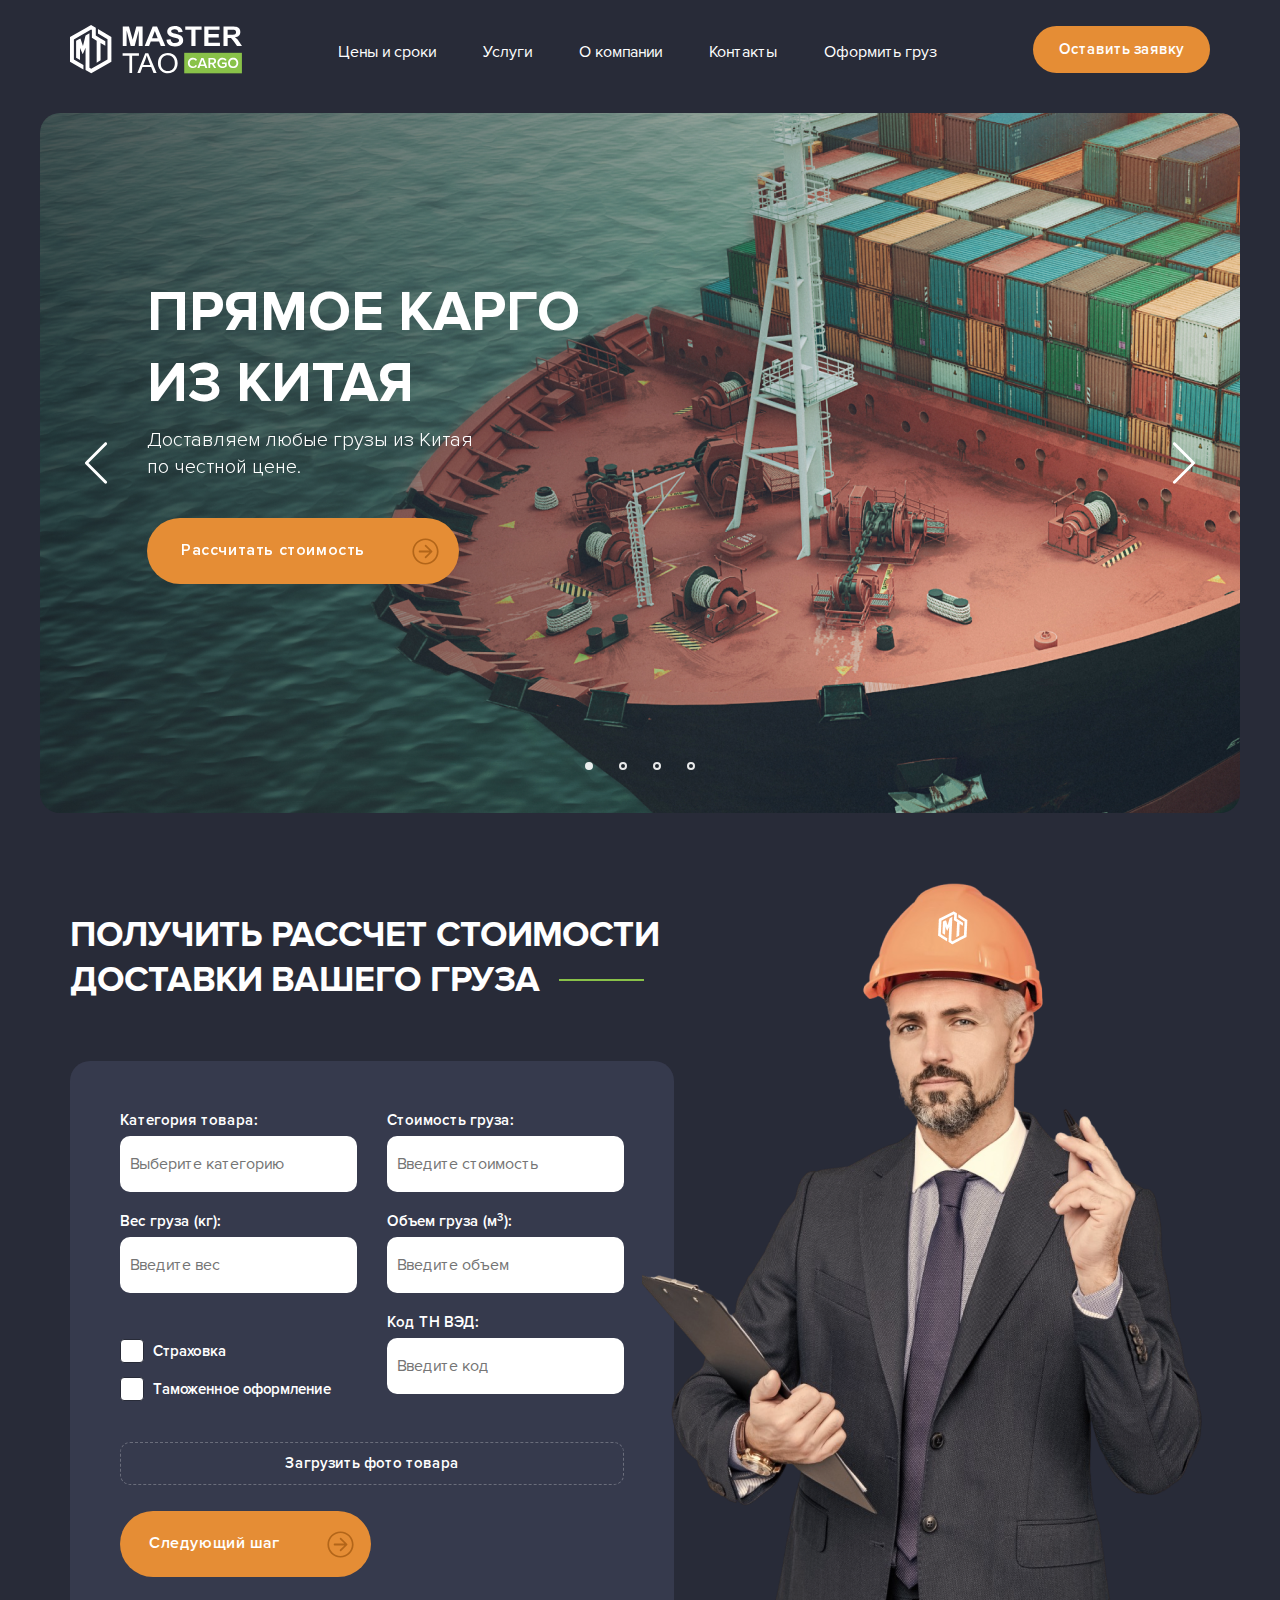
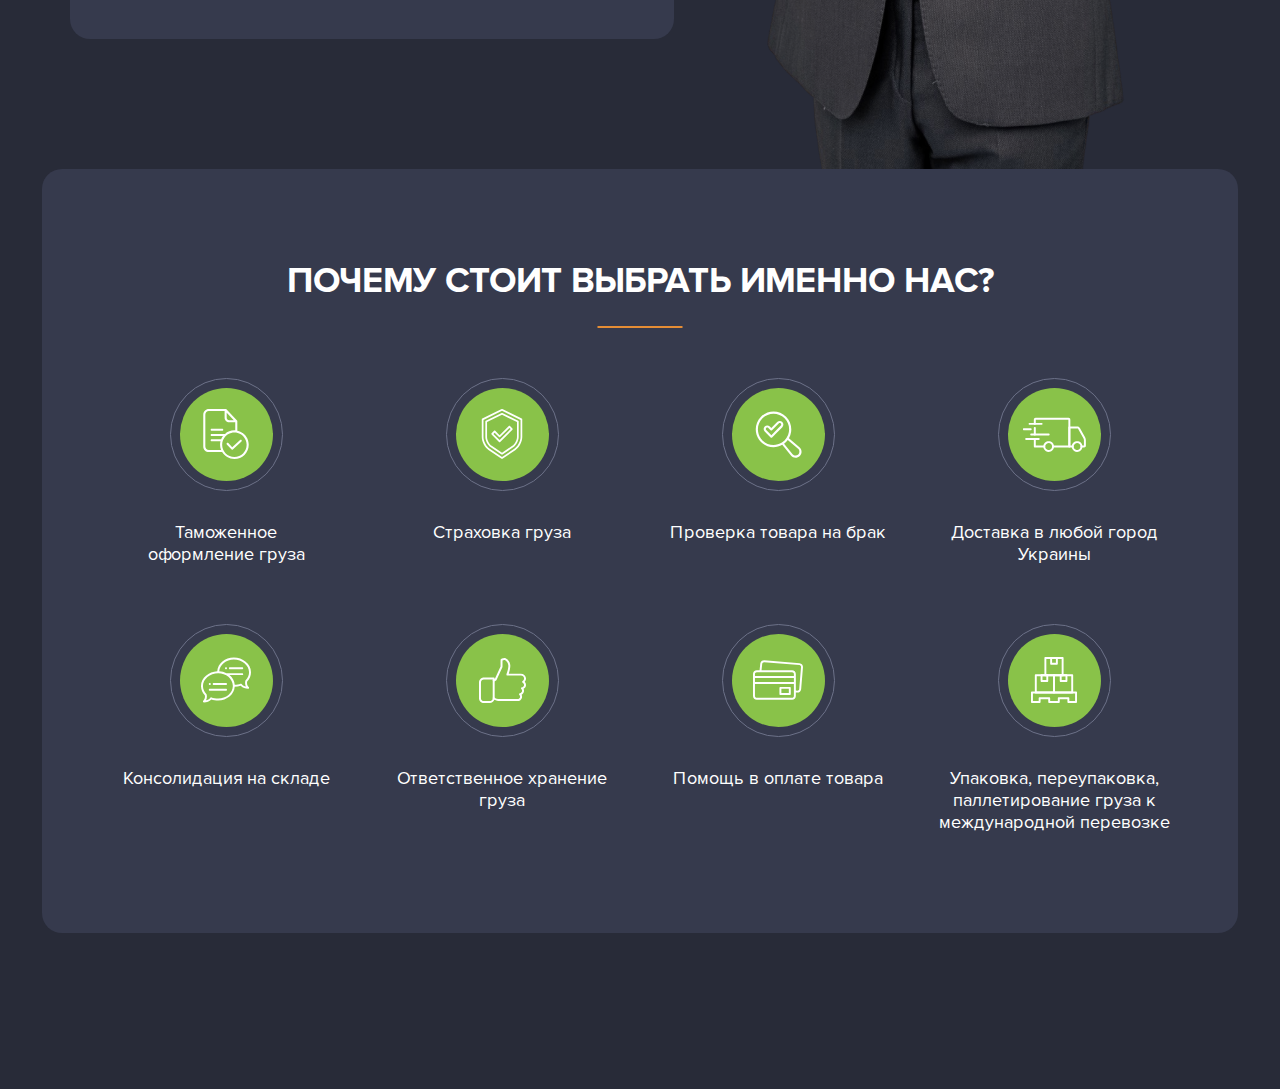
==== index.html @ ac983847 "Added files for lesson 27" ====
<!DOCTYPE html>
<html lang="ru">

<head>
    <meta charset="UTF-8" />
    <meta name="theme-color" content="#363A4D" />
    <meta name="viewport" content="width=device-width,initial-scale=1,user-scalable=no" />
    <title>MasterTao</title>
    <link rel="stylesheet" type="text/css" href="assets/css/bootstrap.min.css" />
    <link rel="stylesheet" type="text/css" href="assets/css/slick.css" />
    <link rel="stylesheet" type="text/css" href="assets/css/jquery.fancybox.min.css" />
    <link rel="stylesheet" type="text/css" href="style.css" />
    <link rel="icon" href="assets/img/favicon.svg" />
</head>

<body>

    <header>
        <nav class="container navbar navbar-expand-lg">
            <a class="navbar-brand" href="index.html">
          <img src="assets/img/logo.svg" alt="logo" />
        </a>
            <button class="navbar-toggler" type="button" data-bs-toggle="collapse" data-bs-target="#navbarSupportedContent" aria-controls="navbarSupportedContent" aria-expanded="false" aria-label="Toggle navigation">
                <span class="navbar-toggler-icon"></span>
            </button>
            <div class="collapse navbar-collapse" id="navbarSupportedContent">
                <ul class="navbar-nav">
                    <li class="nav-item">
                        <a class="nav-link" href="#">Цены и сроки</a>
                    </li>
                    <li class="nav-item">
                        <a class="nav-link" href="#">Услуги</a>
                    </li>
                    <li class="nav-item">
                        <a class="nav-link" href="#">О компании</a>
                    </li>
                    <li class="nav-item">
                        <a class="nav-link" href="#">Контакты</a>
                    </li>
                    <li class="nav-item">
                        <a class="nav-link" href="#">Оформить груз</a>
                    </li>
                </ul>
                <button type="button" class="btn btn-primary">Оставить заявку</button>
            </div>
        </nav>
    </header>


    <main class="wrapper home">
        <section class="first-screen">
            <div class="first-screen-slider">
                <div class="container-xxl" style="background-image: url(assets/img/first-screen-1.png)">
                    <div class="container">
                        <div class="first-screen-slider__title">
                            Прямое КАРГО из Китая
                        </div>
                        <div class="first-screen-slider__subtitle">
                            Доставляем любые грузы из Китая по честной цене.
                        </div>
                        <button type="button" class="btn btn-primary btn-lg">
                            Рассчитать стоимость<img
				src="assets/img/arrow-circle-right.svg"
				class="icon"
				alt="icon"
			  />
                        </button>
                    </div>
                </div>
                <div class="container-xxl" style="background-image: url(assets/img/first-screen-2.png)">
                    <div class="container">
                        <div class="first-screen-slider__title">
                            Выкуп товара с ТаоБао, 1688
                        </div>
                        <div class="first-screen-slider__subtitle">
                            Выкуп и доставка товаров с китайских торговых площадок.
                        </div>
                        <button type="button" class="btn btn-primary btn-lg">
                            Рассчитать стоимость<img
				src="assets/img/arrow-circle-right.svg"
				class="icon"
				alt="icon"
			  />
                        </button>
                    </div>
                </div>
                <div class="container-xxl" style="background-image: url(assets/img/first-screen-3.png)">
                    <div class="container">
                        <div class="first-screen-slider__title">
                            Экспресс авто доставка
                        </div>
                        <div class="first-screen-slider__subtitle">
                            Доставка автотранспортом из Китая в Украину от 15 дней, от
                            $0,5/кг.
                        </div>
                        <button type="button" class="btn btn-primary btn-lg">
                            Рассчитать стоимость<img
				src="assets/img/arrow-circle-right.svg"
				class="icon"
				alt="icon"
			  />
                        </button>
                    </div>
                </div>
                <div class="container-xxl" style="background-image: url(assets/img/first-screen-4.png)">
                    <div class="container">
                        <div class="first-screen-slider__title">
                            Прямое КАРГО из Китая
                        </div>
                        <div class="first-screen-slider__subtitle">
                            Доставляем любые грузы из Китая по честной цене
                        </div>
                        <button type="button" class="btn btn-primary btn-lg">
                            Рассчитать стоимость<img
				src="assets/img/arrow-circle-right.svg"
				class="icon"
				alt="icon"
			  />
                        </button>
                    </div>
                </div>
            </div>
            <div class="first-screen-slider-arrows"></div>
        </section>
        <section class="calculation">
            <div class="container">
                <div class="template-title col-lg-7 text-left">
                    <h2>Получить рассчет стоимости доставки вашего груза</h2>
                </div>
                <div class="calculation-row">
                    <form class="calculation-form">
                        <div class="input-row">
                            <div class="input-column">
                                <div class="input-box">
                                    <label for="fname">Категория товара:</label>
                                    <input type="text" id="fname" name="fname" placeholder="Выберите категорию" />
                                </div>
                                <div class="input-box">
                                    <label for="weight">Вес груза (кг):</label>
                                    <input type="number" id="weight" name="weight" placeholder="Введите вес" min="1" max="5" />
                                </div>
                            </div>
                            <div class="input-column">
                                <div class="input-box">
                                    <label for="price">Стоимость груза:</label>
                                    <input type="text" id="price" name="price" placeholder="Введите стоимость" min="1" max="5" />
                                </div>
                                <div class="input-box">
                                    <label for="volume">Объем груза (м<sup>3</sup>):</label>
                                    <input type="number" id="volume" name="volume" placeholder="Введите объем" min="1" max="5" />
                                </div>
                            </div>
                        </div>
                        <div class="input-row">
                            <div class="input-column">
                                <div class="input-box">
                                    <input type="checkbox" id="insurance" name="insurance" value="insurance" />
                                    <label for="insurance">Страховка</label>
                                </div>
                                <div class="input-box">
                                    <input type="checkbox" id="customs-clearance" name="customs-clearance" value="customs-clearance" />
                                    <label for="customs-clearance">Таможенное оформление</label>
                                </div>
                            </div>
                            <div class="input-column">
                                <div class="input-box">
                                    <label for="invoice">Код ТН ВЭД:</label>
                                    <input type="text" id="invoice" name="invoice" placeholder="Введите код" min="1" max="5" />
                                </div>
                            </div>
                        </div>
                        <div class="input-row">
                            <div class="input-column">
                                <div class="input-box">
                                    <div id="file-name"></div>
                                    <label for="myfile">Загрузить фото товара</label>
                                    <input type="file" id="myfile" name="myfile" />
                                </div>
                            </div>
                        </div>
                        <div class="input-row">
                            <div class="input-column input-column-button">
                                <div class="input-box">
                                    <button type="button" class="btn btn-primary btn-lg">
                                        Следующий шаг<img
					src="assets/img/arrow-circle-right.svg"
					class="icon"
					alt="icon"
				  />
                                    </button>
                                </div>
                            </div>
                        </div>
                    </form>
                    <div class="calculation__img-box">
                        <img
			class="calculation__img"
			src="assets/img/calculation-decoration.png"
			alt="decoration"
		  />
                    </div>
                </div>
            </div>
        </section>
        <section class="advantages container-fluid">
            <div class="container">
                <div class="template-title">
                    <h2>Почему стоит выбрать именно нас?</h2>
                </div>
                <div id="advantages-slider" class="row">
                    <div class="col-lg-3">
                        <div class="advantage">
                            <div class="advantage__img-box">
                                <img
				src="assets/img/advantage-1.svg"
				alt="icon-advantage"
			  />
                            </div>
                            <h4 class="advantage__text-box">
			  Таможенное <br />
			  оформление груза
			</h4>
                        </div>
                    </div>

                    <div class="col-lg-3">
                        <div class="advantage">
                            <div class="advantage__img-box">
                                <img
				src="assets/img/advantage-2.svg"
				alt="icon-advantage"
			  />
                            </div>
                            <h4 class="advantage__text-box">Страховка груза</h4>
                        </div>
                    </div>

                    <div class="col-lg-3">
                        <div class="advantage">
                            <div class="advantage__img-box">
                                <img
				src="assets/img/advantage-3.svg"
				alt="icon-advantage"
			  />
                            </div>
                            <h4 class="advantage__text-box">Проверка товара на брак</h4>
                        </div>
                    </div>

                    <div class="col-lg-3">
                        <div class="advantage">
                            <div class="advantage__img-box">
                                <img
				src="assets/img/advantage-4.svg"
				alt="icon-advantage"
			  />
                            </div>
                            <h4 class="advantage__text-box">
			  Доставка в любой город Украины
			</h4>
                        </div>
                    </div>

                    <div class="col-lg-3">
                        <div class="advantage">
                            <div class="advantage__img-box">
                                <img
				src="assets/img/advantage-5.svg"
				alt="icon-advantage"
			  />
                            </div>
                            <h4 class="advantage__text-box">Консолидация на складе</h4>
                        </div>
                    </div>

                    <div class="col-lg-3">
                        <div class="advantage">
                            <div class="advantage__img-box">
                                <img
				src="assets/img/advantage-6.svg"
				alt="icon-advantage"
			  />
                            </div>
                            <h4 class="advantage__text-box">Ответственное хранение груза</h4>
                        </div>
                    </div>

                    <div class="col-lg-3">
                        <div class="advantage">
                            <div class="advantage__img-box">
                                <img
				src="assets/img/advantage-7.svg"
				alt="icon-advantage"
			  />
                            </div>
                            <h4 class="advantage__text-box">Помощь в оплате товара</h4>
                        </div>
                    </div>

                    <div class="col-lg-3">
                        <div class="advantage">
                            <div class="advantage__img-box">
                                <img
				src="assets/img/advantage-8.svg"
				alt="icon-advantage"
			  />
                            </div>
                            <h4 class="advantage__text-box">
			  Упаковка, переупаковка, паллетирование груза к международной
			  перевозке
			</h4>
                        </div>
                    </div>
                </div>
            </div>
        </section>
    </main>
    <footer></footer>
    <script src="assets/js/jquery-3.7.0.min.js"></script>
    <script src="assets/js/slick.min.js"></script>
    <script src="assets/js/jquery.fancybox.min.js"></script>
    <script src="assets/js/bootstrap.bundle.min.js"></script>
    <script src="assets/js/custom.js"></script>
</body>

</html>
---- style.css ----
@charset "UTF-8";
/*
Theme Name: CustomTheme
Theme URI: https://wordpress.org/themes/CustomTheme/
Author: the Rost team
Author URI: http://rost.com.ua/
Description: CustomTheme brings your site to life with immersive featured images and subtle animations. Our default theme works great in many languages, for any abilities, and on any device.
Version: 1.0
License: GNU General Public License v2 or later
License URI: http://www.gnu.org/licenses/gpl-2.0.html
Text Domain: CustomTheme
Tags: custom-colors, custom-header, custom-menu, custom-logo, editor-style, featured-images, footer-widgets, post-formats
This theme, like WordPress, is licensed under the GPL.
Use it to make something cool, have fun, and share what you've learned with others.
*/
@font-face {
  font-family: "ProximaNova";
  src: url("./assets/fonts/ProximaNova-Bold.woff2") format("woff"), url("./assets/fonts/ProximaNova-Bold.ttf") format("truetype"), url("./assets/fonts/ProximaNova-Bold.svg") format("svg"); /* Legacy iOS */
  font-weight: 700;
  font-style: normal;
  font-display: swap;
}
@font-face {
  font-family: "ProximaNova";
  src: url("./assets/fonts/ProximaNova-Semibold.woff2") format("woff"), url("./assets/fonts/ProximaNova-Semibold.ttf") format("truetype"), url("./assets/fonts/ProximaNova-Semibold.svg") format("svg"); /* Legacy iOS */
  font-weight: 600;
  font-style: normal;
  font-display: swap;
}
@font-face {
  font-family: "ProximaNova";
  src: url("./assets/fonts/ProximaNova-Regular.woff2") format("woff"), url("./assets/fonts/ProximaNova-Regular.ttf") format("truetype"), url("./assets/fonts/ProximaNova-Regular.svg") format("svg"); /* Legacy iOS */
  font-weight: 400;
  font-style: normal;
  font-display: swap;
}
@font-face {
  font-family: "ProximaNova";
  src: url("./assets/fonts/ProximaNova-Light.woff2") format("woff"), url("./assets/fonts/ProximaNova-Light.ttf") format("truetype"), url("./assets/fonts/ProximaNova-Light.svg") format("svg"); /* Legacy iOS */
  font-weight: 300;
  font-style: normal;
  font-display: swap;
}
.col-md-4 {
  margin-bottom: 40px;
}

.colors-ul {
  padding-left: 0;
}

.colors-ul li {
  list-style-type: none;
}

footer {
  height: 100px;
}

body {
  background-color: #282b38;
  color: #fff;
  font-family: "ProximaNova";
}

a {
  color: #e58d35;
}

a:hover {
  color: #89c249;
  text-decoration: none;
}

.markap-title {
  font-size: 30px;
}

h1,
h2,
h3,
h4,
h5,
h6,
.h1,
.h2,
.h3,
.h4,
.h5,
.h6 {
  font-weight: 700;
  line-height: 126%;
}

h1,
.h1 {
  font-size: 56px;
}

h2,
.h2 {
  font-size: 36px;
}

h3,
.h3 {
  font-size: 24px;
}

h4,
.h4 {
  font-size: 22px;
}

h5,
.h5 {
  font-size: 20px;
}

h6,
.h6 {
  font-size: 18px;
}

.container-xxl {
  max-width: 1850px;
}

.container {
  max-width: 1170px;
  padding-right: 15px;
  padding-left: 15px;
  margin-right: auto;
  margin-left: auto;
}

body ::selection {
  color: #fff;
  background-color: #89c249;
}

.fw-300 {
  font-weight: 300;
}

.fw-400 {
  font-weight: 400;
}

.fw-600 {
  font-weight: 600;
}

.fw-700 {
  font-weight: 700;
}

.check-button {
  margin-bottom: 14px;
}

[type=checkbox] {
  display: none;
}

[type=checkbox]:checked + label:before {
  content: "";
  background: url("data:image/svg+xml,%3Csvg xmlns='http://www.w3.org/2000/svg' width='12' height='12' viewBox='0 0 12 12' fill='none'%3E%3Cpath d='M4.31726 10.3171C4.07378 10.3171 3.83005 10.2243 3.64431 10.0384L0.278815 6.67291C-0.0929384 6.30116 -0.0929384 5.69853 0.278815 5.32677C0.650569 4.95502 1.2532 4.95502 1.62495 5.32677L4.31726 8.01907L10.3751 1.96139C10.7468 1.58975 11.3496 1.58964 11.7211 1.96139C12.0929 2.33314 12.0929 2.93591 11.7211 3.30753L4.99034 10.0384C4.80446 10.2242 4.56084 10.3171 4.31726 10.3171Z' fill='%23282B38'/%3E%3C/svg%3E") center no-repeat #fff;
}

[type=checkbox] + label {
  display: flex;
  cursor: pointer;
  letter-spacing: -0.4px;
}

[type=checkbox] + label:before {
  content: "";
  display: block;
  background-color: #ffffff;
  border: 1px solid #282b38;
  border-radius: 4px;
  width: 24px;
  height: 24px;
  margin-right: 9px;
}

[type=checkbox] + label:hover::before {
  border: 1px solid #e58d35;
}

/*buttons*/
.marcap-buttons {
  display: flex;
  flex-direction: column;
  align-items: start;
}

.marcap-buttons button {
  margin-bottom: 5px;
}

.btn {
  font-weight: 600;
  font-size: 15px;
  line-height: 146%;
  border-radius: 90px;
  padding: 13px 17px;
  display: inline-flex;
  align-items: center;
  letter-spacing: 0.6px;
}

.btn:hover .icon {
  filter: invert(100%) sepia(0%) saturate(0%) hue-rotate(49deg) brightness(180%) contrast(101%);
}

.btn:focus-visible {
  box-shadow: none;
}

.btn:focus {
  box-shadow: none;
}

.btn-primary {
  color: #fff;
  border-radius: 50px;
  background-color: #e58d35;
  text-align: center;
  border: none;
  padding: 14px 18px;
  font-size: 15px;
  transition: 0.5s;
}

.btn-primary:hover,
.btn-primary:active {
  background-color: #89c249;
  border-color: #89c249;
}

.btn-secondary {
  color: #fff;
  border-radius: 50px;
  background-color: transparent;
  text-align: center;
  border: none;
  border: 1px solid #e58d35;
  padding: 14px 18px;
  transition: 0.5s;
}

.btn-secondary:hover,
.btn-secondary:active,
.btn-secondary:focus {
  background-color: #89c249;
  border-color: #89c249;
}

.btn-lg {
  padding: 19.5px 34px;
  font-size: 16px;
}

.btn-lg .icon {
  margin: 0 -14px 0 47px;
  width: 27px;
  height: 27px;
  transition: 0.3s;
}

.btn:hover .icon {
  filter: invert(100%) sepia(0%) saturate(0%) hue-rotate(49deg) brightness(180%) contrast(101%);
}

/*scroll*/
.scroll {
  height: 300px;
  overflow: auto;
}

.scroll::-webkit-scrollbar {
  margin: 5px;
  width: 7px;
  border-radius: 5px;
}

.scroll::-webkit-scrollbar-thumb {
  background-color: #e58d35;
  background-clip: padding-box;
  border: 0px solid #fff;
  border-radius: 5px;
}

.scroll::-webkit-scrollbar-track {
  border-radius: 5px;
  background-color: #fff;
  cursor: pointer;
}

/*colors*/
.color-item {
  width: 100%;
  height: 130px;
  margin-bottom: 15px;
}

.color-item-1 {
  background-color: #e58d35;
  border: 1px solid #fff;
}

.color-item-2 {
  background-color: #89c249;
  border: 1px solid #fff;
}

.color-item-3 {
  background-color: #282b38;
  border: 1px solid #fff;
}

.color-item-4 {
  background-color: #363a4d;
  border: 1px solid #fff;
}

/*text*/
p {
  color: #fff;
}

/*нумерованый маркерованый список*/
li {
  color: #fff;
}

li::marker {
  color: #89c249;
}

.navbar {
  padding-top: 25px;
  padding-bottom: 39px;
}

.navbar-brand {
  padding-top: 0;
  padding-bottom: 0;
}

.navbar-nav {
  margin: 0 auto;
  flex-direction: row;
  max-width: 647px;
  width: 100%;
  justify-content: space-around;
  padding-top: 5px;
}

.navbar-nav a {
  color: #fff;
}

.navbar-nav a:hover {
  color: #89c249;
}

.navbar .btn {
  padding: 13px 26px;
  margin-left: 16px;
  letter-spacing: 0;
  white-space: nowrap;
}

.navbar-nav {
  flex-direction: column;
  align-items: center;
}

.navbar-toggler {
  width: 40px;
  height: 40px;
  border-radius: 0;
  position: relative;
}

.navbar-toggler:focus {
  box-shadow: none;
}

.navbar-toggler .navbar-toggler-icon {
  width: 27.5px;
  height: 2.5px;
  background-color: #fff;
  position: absolute;
  left: 11px;
  top: 19px;
  transition: 0.3s;
}

.navbar-toggler .navbar-toggler-icon:after,
.navbar-toggler .navbar-toggler-icon:before {
  content: "";
  width: 27.5px;
  height: 2.5px;
  background-color: #fff;
  display: inline-block;
  position: absolute;
  left: 50%;
  transform: translate(-50%);
  top: -11px;
  transition: 0.3s;
}

.navbar-toggler .navbar-toggler-icon::before {
  top: initial;
  bottom: -11px;
}

.navbar-toggler[aria-expanded=true] .navbar-toggler-icon {
  background-color: transparent;
}

.navbar-toggler[aria-expanded=true] .navbar-toggler-icon::after {
  transform: translate(-14px, 11px) rotate(-45deg);
}

.navbar-toggler[aria-expanded=true] .navbar-toggler-icon::before {
  transform: translate(-14px, -11px) rotate(45deg);
}

.first-screen {
  position: relative;
}

.first-screen-slider__title {
  color: #fff;
  font-size: 56px;
  font-weight: 700;
  line-height: 126%;
  text-transform: uppercase;
  margin-bottom: 8px;
}

.first-screen-slider__subtitle {
  color: #fff;
  font-size: 20px;
  font-weight: 300;
  line-height: 135.5%;
  margin-bottom: 37px;
}

.first-screen-slider-arrows {
  position: absolute;
  max-width: 1620px;
  width: 100%;
  display: flex;
  justify-content: space-between;
  left: 50%;
  top: 50%;
  transform: translate(-50%, -50%);
  padding: 0 50px;
}

.first-screen .container {
  margin-bottom: 64px;
}

.first-screen .container-xxl {
  min-height: 700px;
  display: flex;
  align-items: center;
  background-position: center;
  background-size: cover;
  background-repeat: no-repeat;
}

.first-screen .slick-dots {
  position: absolute;
  left: 50%;
  bottom: 43px;
  transform: translate(-50%, 0);
}

.slick-track {
  display: flex;
}

.slick-arrow {
  font-size: 0;
  width: 92px;
  height: 92px;
  border: none;
  background: center no-repeat transparent;
  background-image: url("data:image/svg+xml,%3Csvg width='24' height='42' viewBox='0 0 24 42' fill='none' xmlns='http://www.w3.org/2000/svg'%3E%3Cpath d='M3.40237 41.2538C3.1171 41.5391 2.76051 41.6817 2.36827 41.6817C1.97602 41.6817 1.61943 41.5391 1.33416 41.2538C0.763614 40.6833 0.763614 39.7561 1.33416 39.1856L19.5202 20.9996L1.33416 2.81351C0.763614 2.24296 0.763614 1.31583 1.33416 0.74529C1.9047 0.174747 2.83183 0.174747 3.40237 0.74529L22.6225 19.9654C23.1931 20.536 23.1931 21.4631 22.6225 22.0337L3.40237 41.2538Z' fill='%23FFFFFF'/%3E%3C/svg%3E%0A");
}

.slick-arrow:hover {
  background-image: url("data:image/svg+xml,%3Csvg width='24' height='42' viewBox='0 0 24 42' fill='none' xmlns='http://www.w3.org/2000/svg'%3E%3Cpath d='M3.40237 41.2538C3.1171 41.5391 2.76051 41.6817 2.36827 41.6817C1.97602 41.6817 1.61943 41.5391 1.33416 41.2538C0.763614 40.6833 0.763614 39.7561 1.33416 39.1856L19.5202 20.9996L1.33416 2.81351C0.763614 2.24296 0.763614 1.31583 1.33416 0.74529C1.9047 0.174747 2.83183 0.174747 3.40237 0.74529L22.6225 19.9654C23.1931 20.536 23.1931 21.4631 22.6225 22.0337L3.40237 41.2538V41.2538Z' fill='%2389C249'/%3E%3C/svg%3E%0A");
}

.slick-arrow.slick-prev {
  transform: rotate(180deg);
}

section.calculation {
  margin-bottom: 0;
}

.calculation .container {
  position: relative;
}

.calculation-row {
  display: flex;
}

.calculation__img-box {
  width: 100%;
  margin-left: -30px;
  margin-top: -180px;
  align-self: flex-end;
}

.calculation__img {
  max-width: 100%;
  height: auto;
}

.calculation-form {
  max-width: 626px;
  margin-bottom: 60px;
  width: 100%;
  background-color: #363a4d;
  border-radius: 20px;
  padding: 50px 35px 42px;
  align-self: flex-start;
}

.calculation-form .input-box {
  margin: 0 15px 20px;
}

.calculation-form .input-box.has-checkbox {
  margin-bottom: 8px;
}

.calculation-form .input-box.has-checkbox label {
  display: flex;
  align-items: center;
}

.calculation-form [type=file] {
  display: none;
}

.calculation-form #file-name {
  margin: 15px 0 12px;
  font-size: 15px;
  line-height: 126%;
}

.calculation-form [for=myfile] {
  border-radius: 10px;
  border: 1px dashed rgba(255, 255, 255, 0.2588235294);
  text-align: center;
  padding: 11px;
  cursor: pointer;
  transition: 0.2s;
}

.calculation-form [for=myfile]:hover {
  color: #89c249;
  border-color: #89c249;
}

.calculation-form .btn {
  max-width: 251px;
  padding: 19.6px 29px;
}

/* Chrome, Safari, Edge, Opera */
input::-webkit-outer-spin-button,
input::-webkit-inner-spin-button {
  margin: 0;
}

/* Firefox */
input[type=number] {
  -moz-appearance: textfield;
}

.input-row {
  display: flex;
}

.input-column {
  width: 100%;
}

.input-box {
  margin-bottom: 17px;
  display: flex;
  flex-direction: column;
}

.input-box label {
  font-weight: 600;
  font-size: 15px;
  line-height: 126%;
  margin-bottom: 6px;
}

.input-box input {
  border-radius: 10px;
  padding: 16px 10px;
  border: none;
  transition: 0.3s;
}

.input-box input:focus-visible {
  outline: none;
}

.input-box input:hover {
  box-shadow: 0px 0px 4px 2px #e58d35;
}

.input-box input:focus {
  box-shadow: 0px 0px 4px 2px #89c249;
}

.padding {
  padding-top: 26px; /*input-column */
}

.has-checkbox {
  margin-bottom: 6px; /*input-box*/
}

.template-title.col-lg-7 {
  margin-bottom: 35px;
}

.template-title.col-lg-7 h2:after {
  content: "";
  position: static;
  display: inline-block;
  width: 85px;
  height: 2px;
  margin: 10px 10px 10px 19px;
  background-color: #89c249;
}

.template-title.col-lg-7:after {
  display: none;
}

.row {
  margin-bottom: -58px;
}

.advantages .slick-dots {
  margin-bottom: 60px;
  margin-top: 15px;
}

.advantage {
  text-align: center;
  margin-top: 10px;
}

.advantage__img-box {
  width: 93px;
  height: 93px;
  background-color: #89c249;
  border-radius: 50%;
  display: flex;
  justify-content: center;
  align-items: center;
  position: relative;
  margin: 0 auto 40px;
}

.advantage__img-box::before {
  content: "";
  position: absolute;
  border: 1px solid #6c7188;
  left: -10px;
  right: -10px;
  top: -10px;
  bottom: -10px;
  border-radius: 50%;
}

.advantage__text-box {
  font-size: 18px;
  font-weight: 400;
  line-height: 124.5%;
}

.slick-dots {
  display: flex;
  justify-content: center;
  padding: 0;
  margin: 0;
}

.slick-dots > li {
  margin: 0 13px;
  list-style: none;
  height: 8px;
  line-height: 1;
  font-size: 0;
}

.slick-dots > li.slick-active button {
  background-color: #fff;
}

.slick-dots button {
  font-size: 0;
  padding: 0px;
  border-radius: 50%;
  opacity: 0.9;
  border: 2px solid #ffffff;
  width: 8px;
  height: 8px;
  background: transparent;
  outline: none;
}

section {
  margin-top: 0;
  margin-left: auto;
  margin-right: auto;
  margin-bottom: 100px;
  max-width: 1920px;
}

section:last-of-type {
  margin-bottom: 56px;
}

section.container-fluid {
  padding: 90px 85px 100px;
  position: relative;
}

section.container-fluid:before {
  content: "";
  position: absolute;
  left: 42px;
  right: 42px;
  top: 0;
  height: 100%;
  background-color: #363a4d;
  z-index: -1;
}

section:nth-child(odd) .template-title:after {
  background-color: #e58d35;
}

.template-title {
  text-align: center;
  color: #ffffff;
  position: relative;
  padding-bottom: 18px;
  margin-bottom: 50px;
  /*type 3*/
}

.template-title h2 {
  font-weight: 700;
  font-size: 36px;
  line-height: 124.5%;
  text-transform: uppercase;
  margin-bottom: 6px;
}

.template-title h3 {
  font-weight: 300;
  font-size: 24px;
  line-height: 1.25;
}

.template-title:after {
  content: "";
  position: absolute;
  left: 50%;
  top: calc(100% - 2px);
  transform: translate(-50%, 0);
  width: 85px;
  height: 2px;
  background-color: #89c249;
}

@media screen and (min-width: 992px) {
  section {
    padding-right: 40px;
    padding-left: 40px;
  }
  section.container-fluid::before {
    border-radius: 20px;
  }
  .first-screen .container-xxl {
    border-radius: 20px;
    padding: 0 92px;
  }
  .first-screen-slider__title {
    max-width: 473px;
  }
  .first-screen-slider__subtitle {
    max-width: 345px;
  }
  .calculation__img-box {
    margin-left: -32px;
  }
  .template-title {
    /*type 2*/
  }
  .template-title.text-left {
    text-align: left;
  }
  .template-title.text-left:after {
    left: 0;
    transform: none;
  }
  .advantage {
    margin-bottom: 58px;
  }
}
@media screen and (min-width: 1200px) {
  .slider-template {
    margin: 0 -15px;
  }
}
@media screen and (max-width: 767px) {
  .container {
    padding-left: 20px;
    padding-right: 20px;
  }
  .calculation-form {
    padding: 52px 35px 15px !important;
  }
  .calculation-form .input-box {
    margin: 0 15px 20px !important;
  }
  .calculation-form #file-name {
    margin: 0px 0 12px;
  }
  .calculation-form .btn {
    max-width: none !important;
  }
  .calculation-form .btn .icon {
    margin: 0 -14px 0 auto;
  }
  .input-row {
    flex-direction: column;
  }
  .padding {
    padding-top: 0 !important;
    padding-bottom: 5px;
  }
}
@media screen and (max-width: 890px) {
  .slider-template {
    max-width: 390px;
  }
}
@media screen and (max-width: 991px) {
  .navbar {
    padding-top: 16px;
    padding-bottom: 18px;
  }
  .navbar-brand img {
    max-width: 126px;
  }
  .navbar-collapse {
    display: flex;
    flex-direction: column;
    background-color: #363a4d;
    margin: 0 -20px;
    padding: 0 40px;
    transform: translate(0, 15px);
  }
  .navbar-nav {
    padding: 37px 0 23px;
  }
  .navbar-nav a {
    padding: 0 0 11px;
    font-size: 24px;
    line-height: 222%;
  }
  .navbar .btn {
    padding: 22px 26px;
    margin: 0 auto 60px;
    width: 100%;
    max-width: 295px;
    justify-content: center;
  }
  section,
  .first-screen {
    position: relative;
  }
  section {
    margin-bottom: 60px;
  }
  section.container-fluid {
    padding: 55px 20px 60px !important;
    position: relative;
  }
  section.container-fluid:before {
    left: 0 !important;
    right: 0 !important;
  }
  section.container-fluid > .container {
    padding-left: 0;
    padding-right: 0;
  }
  div.container {
    padding-left: 20px;
    padding-right: 20px;
  }
  .row {
    margin-left: -20px;
    margin-right: -20px;
  }
  .first-screen .container {
    padding: 0 28px;
    text-align: center;
    z-index: 1;
  }
  .first-screen .container-xxl {
    min-height: calc(100vh - 74px);
    position: relative;
  }
  .first-screen .container-xxl::after {
    content: "";
    position: absolute;
    background: rgba(0, 0, 0, 0.5411764706);
    left: 0;
    right: 0;
    top: 0;
    bottom: 0;
  }
  .first-screen-slider__title {
    font-size: 32px;
    margin-bottom: 10px;
  }
  .first-screen-slider__subtitle {
    font-size: 16px;
    margin: 0 auto 18px auto;
    max-width: 270px;
  }
  .first-screen .btn-lg {
    white-space: nowrap;
  }
  .first-screen .btn-lg .icon {
    margin: 0 -14px 0 35px;
  }
  .calculation__img-box {
    display: none;
  }
  div.template-title {
    margin-bottom: 35px;
  }
  div.template-title h2 {
    font-size: 24px;
    font-weight: 700;
    line-height: 124.5%;
  }
  div.template-title.col-lg-7.text-left {
    text-align: center;
  }
  div.template-title.col-lg-7.text-left h2:after {
    display: none;
  }
  div.template-title.col-lg-7.text-left:after {
    left: 50%;
    top: calc(100% - 2px);
    transform: translate(-50%, 0);
    display: block;
  }
  .calculation {
    margin-bottom: 60px;
  }
  .calculation-row {
    justify-content: center;
  }
  .input-column-button {
    display: flex;
    justify-content: center;
  }
  .input-column-button .input-box {
    width: 100%;
    margin-top: 20px;
  }
  .input-column-button .btn {
    max-width: 100%;
    display: flex;
    justify-content: space-between;
    white-space: nowrap;
  }
  .input-row {
    display: block;
  }
  .advantages .slick-dots {
    margin-bottom: 60px;
    margin-top: 15px;
  }
  .advantage {
    padding: 0 20px;
    margin-bottom: 13px;
  }
  div.template-title {
    margin-bottom: 35px;
  }
  div.template-title h2 {
    font-size: 24px;
    font-weight: 700;
    line-height: 124.5%;
  }
}
@media screen and (max-width: 1310px) {
  .slider-template {
    max-width: 750px;
    margin: 0 auto;
  }
}
@media screen and (max-width: 1390px) {
  .slider-template .slick-arrow.slick-prev {
    left: -60px;
  }
  .slider-template .slick-arrow.slick-next {
    right: -60px;
  }
}
/*# sourceMappingURL=style.css.map */
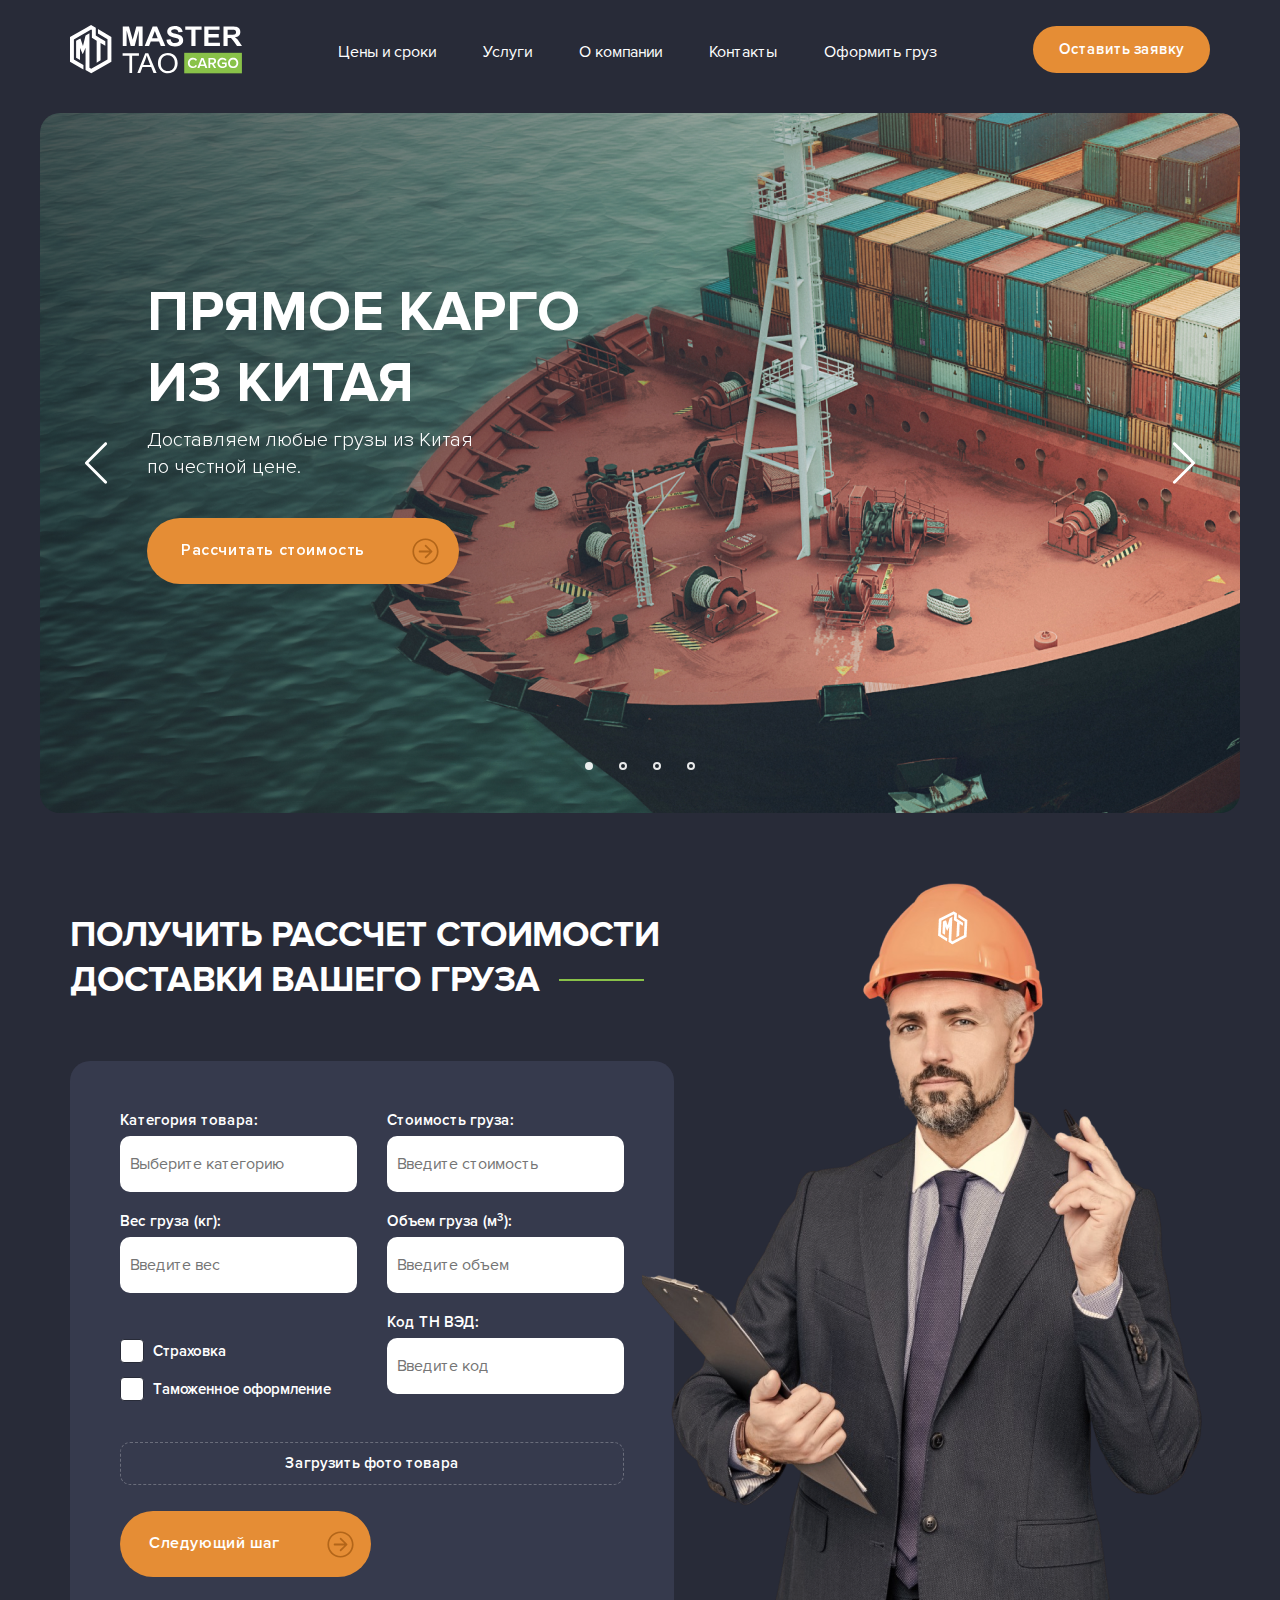
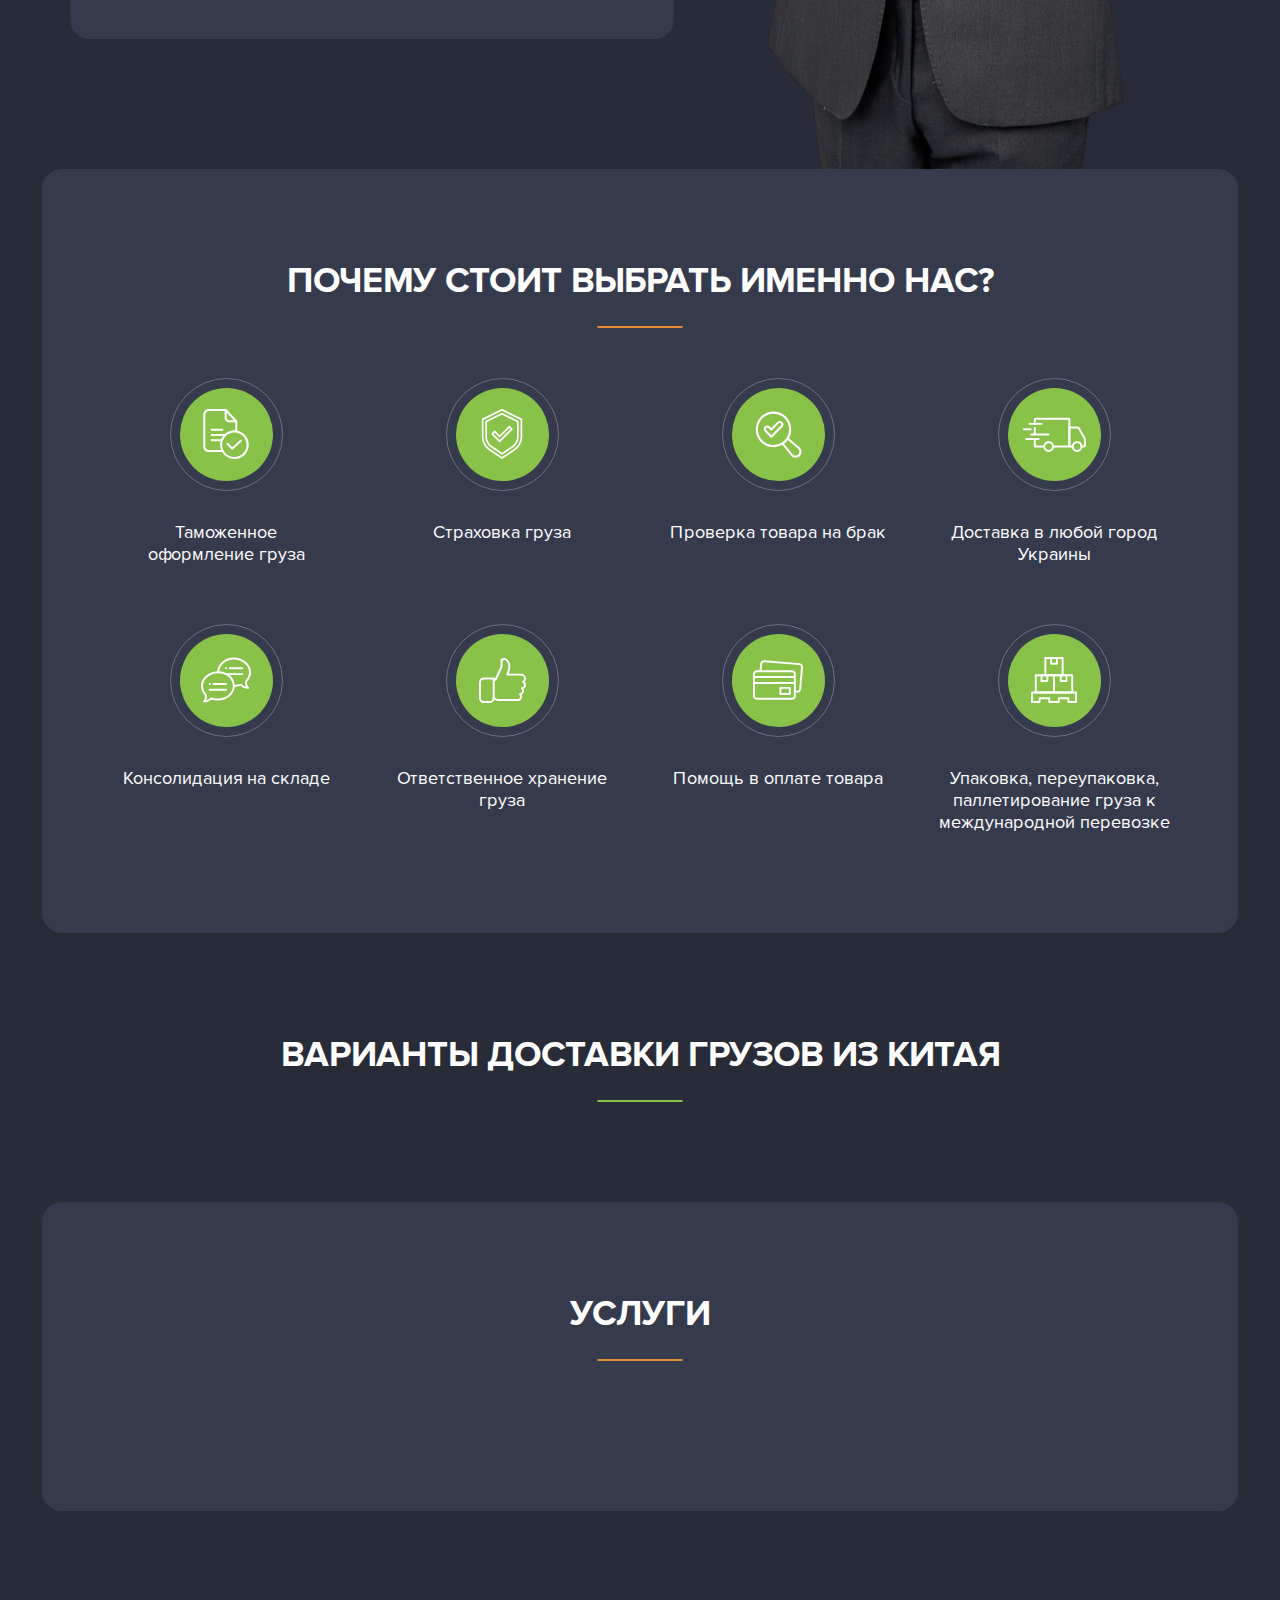
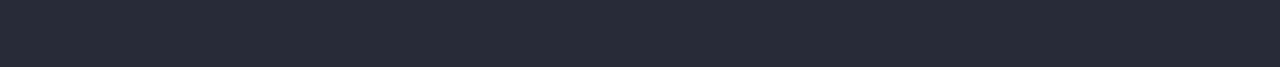
==== commit 58f0e91e: "Add files via upload" ====
--- a/index.html
+++ b/index.html
@@ -314,6 +314,20 @@
                 </div>
             </div>
         </section>
+        <section class="delivery">
+            <div class="container">
+                <div class="template-title">
+                    <h2>Варианты доставки грузов из Китая</h2>
+                </div>
+            </div>
+        </section>
+        <section class="services container-fluid">
+            <div class="container">
+                <div class="template-title">
+                    <h2>Услуги</h2>
+                </div>
+            </div>
+        </section>
     </main>
     <footer></footer>
     <script src="assets/js/jquery-3.7.0.min.js"></script>
--- a/style.css
+++ b/style.css
@@ -13,34 +13,6 @@
 This theme, like WordPress, is licensed under the GPL.
 Use it to make something cool, have fun, and share what you've learned with others.
 */
-@font-face {
-  font-family: "ProximaNova";
-  src: url("./assets/fonts/ProximaNova-Bold.woff2") format("woff"), url("./assets/fonts/ProximaNova-Bold.ttf") format("truetype"), url("./assets/fonts/ProximaNova-Bold.svg") format("svg"); /* Legacy iOS */
-  font-weight: 700;
-  font-style: normal;
-  font-display: swap;
-}
-@font-face {
-  font-family: "ProximaNova";
-  src: url("./assets/fonts/ProximaNova-Semibold.woff2") format("woff"), url("./assets/fonts/ProximaNova-Semibold.ttf") format("truetype"), url("./assets/fonts/ProximaNova-Semibold.svg") format("svg"); /* Legacy iOS */
-  font-weight: 600;
-  font-style: normal;
-  font-display: swap;
-}
-@font-face {
-  font-family: "ProximaNova";
-  src: url("./assets/fonts/ProximaNova-Regular.woff2") format("woff"), url("./assets/fonts/ProximaNova-Regular.ttf") format("truetype"), url("./assets/fonts/ProximaNova-Regular.svg") format("svg"); /* Legacy iOS */
-  font-weight: 400;
-  font-style: normal;
-  font-display: swap;
-}
-@font-face {
-  font-family: "ProximaNova";
-  src: url("./assets/fonts/ProximaNova-Light.woff2") format("woff"), url("./assets/fonts/ProximaNova-Light.ttf") format("truetype"), url("./assets/fonts/ProximaNova-Light.svg") format("svg"); /* Legacy iOS */
-  font-weight: 300;
-  font-style: normal;
-  font-display: swap;
-}
 .col-md-4 {
   margin-bottom: 40px;
 }
@@ -454,7 +426,7 @@
 
 .first-screen-slider-arrows {
   position: absolute;
-  max-width: 1620px;
+  max-width: 1670px;
   width: 100%;
   display: flex;
   justify-content: space-between;
@@ -798,6 +770,34 @@
   background-color: #89c249;
 }
 
+@font-face {
+  font-family: "ProximaNova";
+  src: url("./assets/fonts/ProximaNova-Bold.woff2") format("woff"), url("./assets/fonts/ProximaNova-Bold.ttf") format("truetype"), url("./assets/fonts/ProximaNova-Bold.svg") format("svg"); /* Legacy iOS */
+  font-weight: 700;
+  font-style: normal;
+  font-display: swap;
+}
+@font-face {
+  font-family: "ProximaNova";
+  src: url("./assets/fonts/ProximaNova-Semibold.woff2") format("woff"), url("./assets/fonts/ProximaNova-Semibold.ttf") format("truetype"), url("./assets/fonts/ProximaNova-Semibold.svg") format("svg"); /* Legacy iOS */
+  font-weight: 600;
+  font-style: normal;
+  font-display: swap;
+}
+@font-face {
+  font-family: "ProximaNova";
+  src: url("./assets/fonts/ProximaNova-Regular.woff2") format("woff"), url("./assets/fonts/ProximaNova-Regular.ttf") format("truetype"), url("./assets/fonts/ProximaNova-Regular.svg") format("svg"); /* Legacy iOS */
+  font-weight: 400;
+  font-style: normal;
+  font-display: swap;
+}
+@font-face {
+  font-family: "ProximaNova";
+  src: url("./assets/fonts/ProximaNova-Light.woff2") format("woff"), url("./assets/fonts/ProximaNova-Light.ttf") format("truetype"), url("./assets/fonts/ProximaNova-Light.svg") format("svg"); /* Legacy iOS */
+  font-weight: 300;
+  font-style: normal;
+  font-display: swap;
+}
 @media screen and (min-width: 992px) {
   section {
     padding-right: 40px;
@@ -844,16 +844,16 @@
     padding-right: 20px;
   }
   .calculation-form {
-    padding: 52px 35px 15px !important;
+    padding: 52px 35px 15px;
   }
   .calculation-form .input-box {
-    margin: 0 15px 20px !important;
+    margin: 0 15px 20px;
   }
   .calculation-form #file-name {
     margin: 0px 0 12px;
   }
   .calculation-form .btn {
-    max-width: none !important;
+    max-width: none;
   }
   .calculation-form .btn .icon {
     margin: 0 -14px 0 auto;
@@ -862,7 +862,7 @@
     flex-direction: column;
   }
   .padding {
-    padding-top: 0 !important;
+    padding-top: 0;
     padding-bottom: 5px;
   }
 }
@@ -910,12 +910,12 @@
     margin-bottom: 60px;
   }
   section.container-fluid {
-    padding: 55px 20px 60px !important;
+    padding: 55px 20px 60px;
     position: relative;
   }
   section.container-fluid:before {
-    left: 0 !important;
-    right: 0 !important;
+    left: 0;
+    right: 0;
   }
   section.container-fluid > .container {
     padding-left: 0;
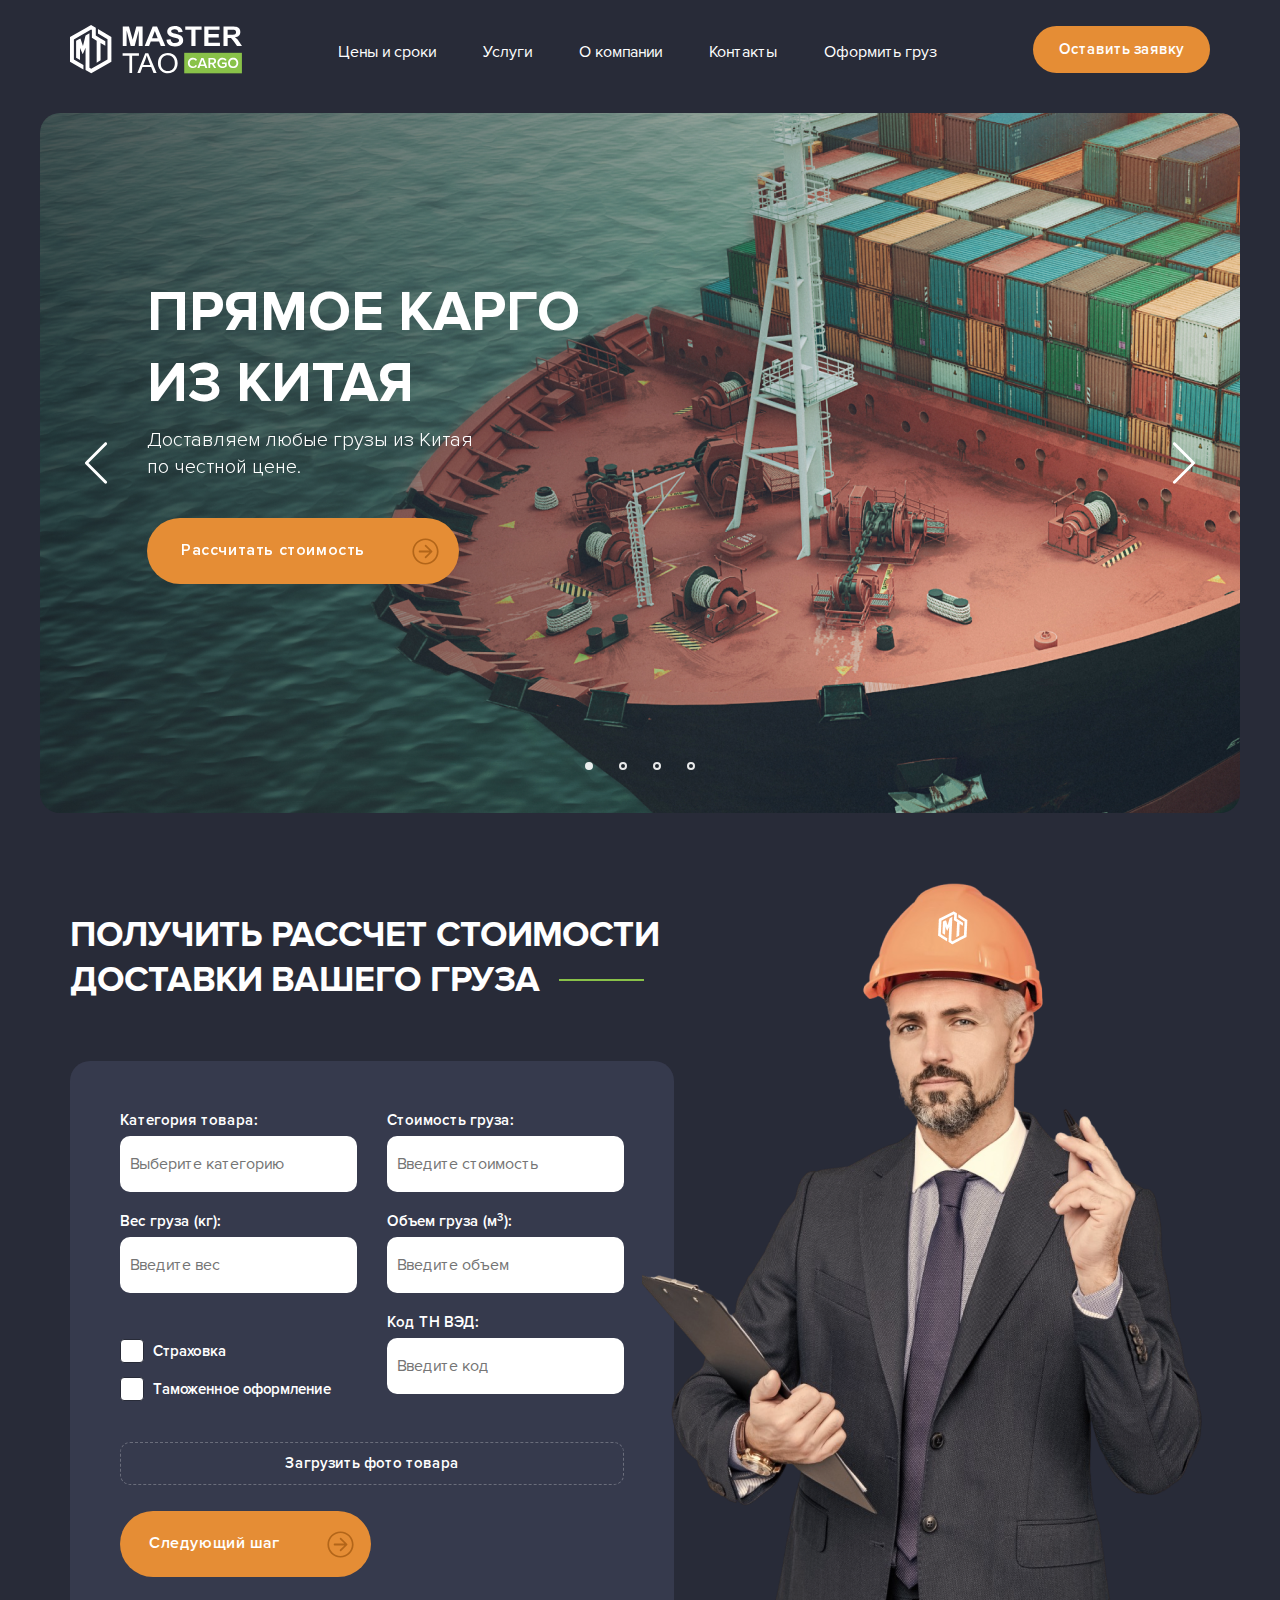
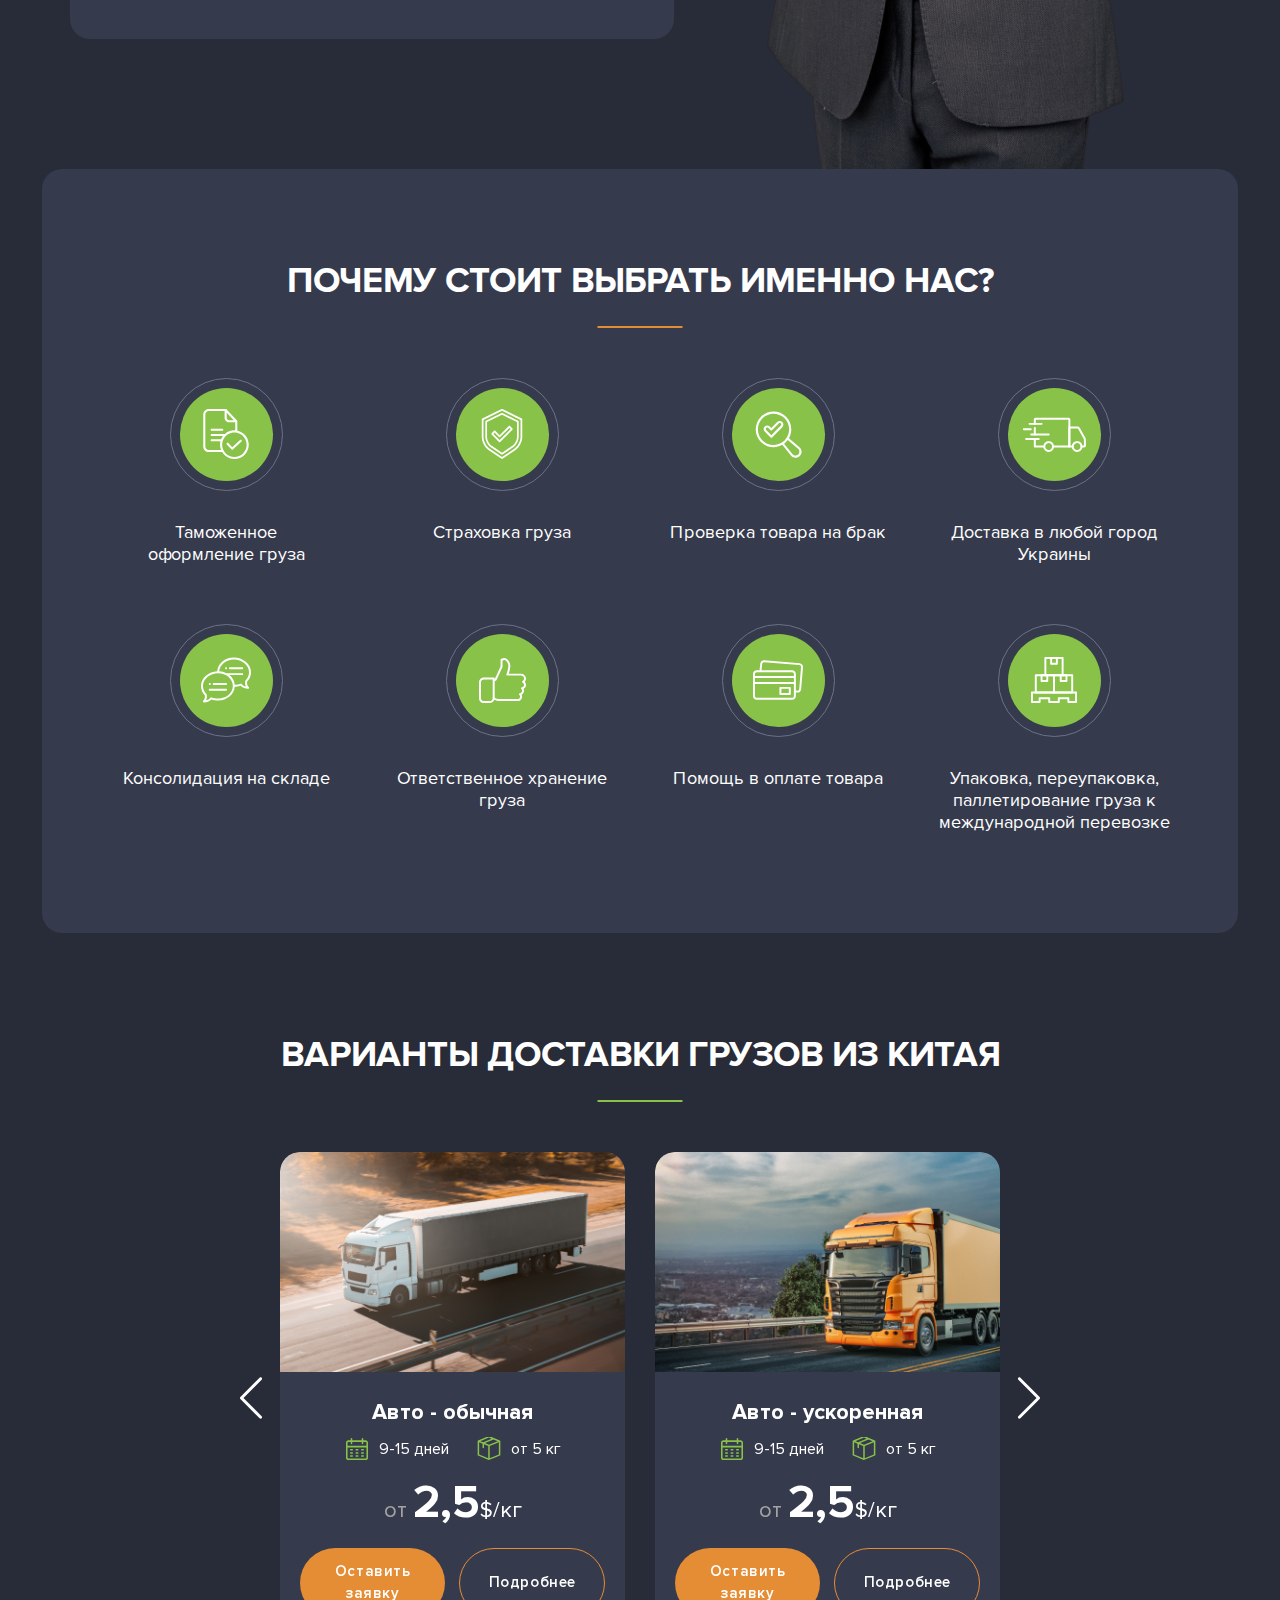
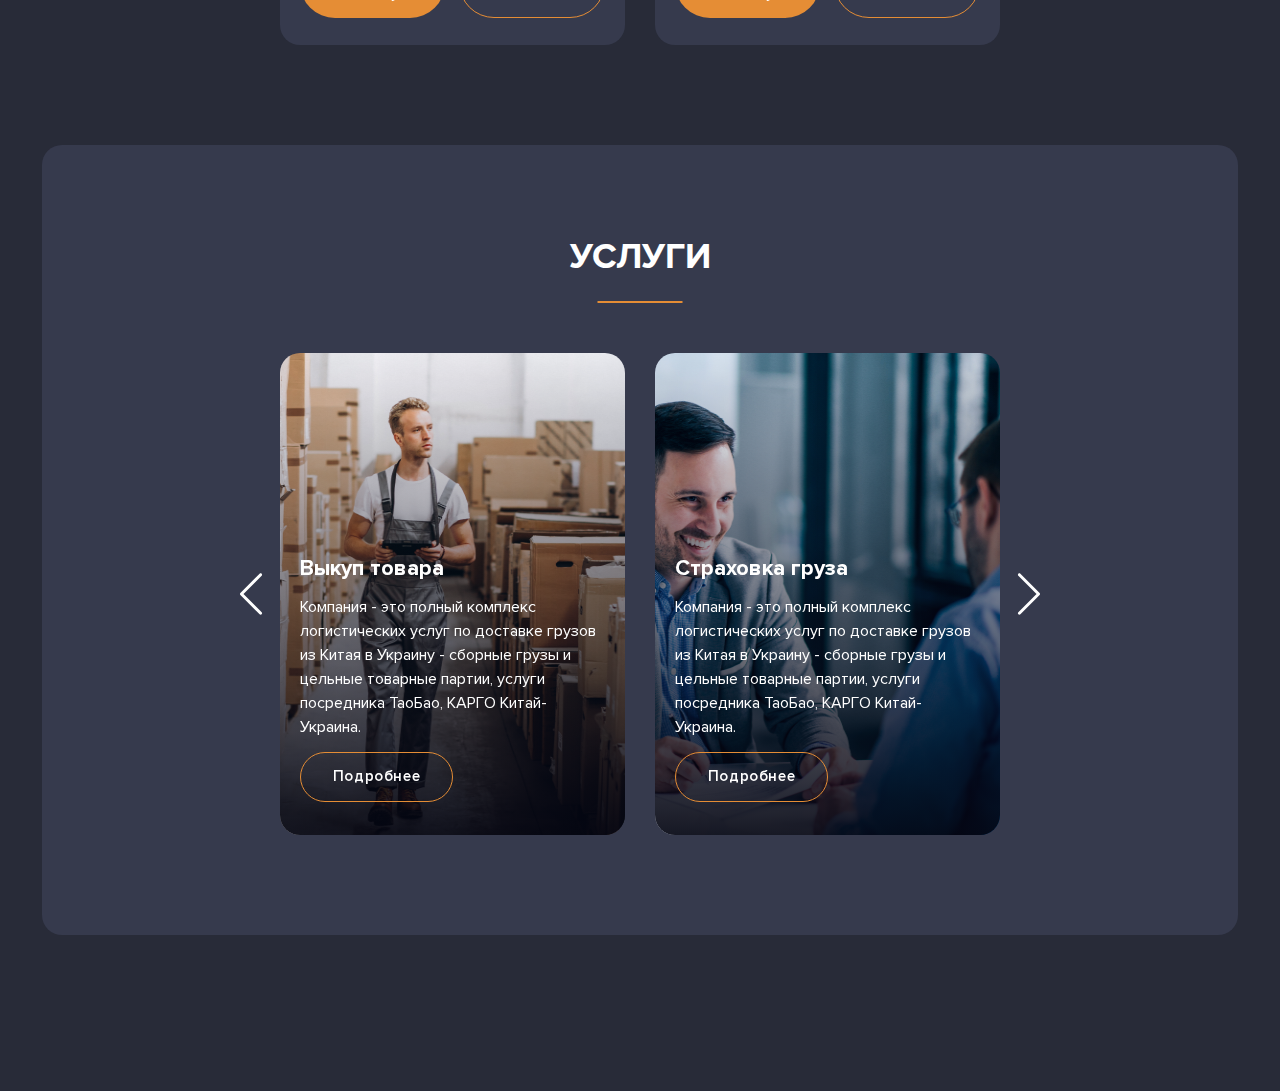
==== commit 7acb4fab: "delivery and services desktop done" ====
--- a/index.html
+++ b/index.html
@@ -319,12 +319,271 @@
                 <div class="template-title">
                     <h2>Варианты доставки грузов из Китая</h2>
                 </div>
+                <div class="slider-template">
+                    <div>
+                        <div class="slide-box">
+                            <div class="slide-img-box">
+                                <img
+				src="assets/img/slide-delivery-1.png"
+				class="img-fluid"
+				alt="delivery-variant"
+			  />
+                            </div>
+                            <h5 class="slide-title">Авто - обычная</h5>
+                            <div class="slide-options">
+                                <div class="option-item">
+                                    <i class="icon icon-calendar"></i> 9-15 дней
+                                </div>
+                                <div class="option-item">
+                                    <i class="icon icon-weight"></i>от 5 кг
+                                </div>
+                            </div>
+                            <ins class="amount">
+                                <span>от</span>
+                                <bdi>2,5<span class="currency-symbol">$/кг</span></bdi>
+                            </ins>
+                            <div class="slide-buttons">
+                                <button type="button" class="btn btn-primary">
+                                    Оставить заявку
+                                </button>
+                                <button type="button" class="btn btn-secondary">
+                                    Подробнее
+                                </button>
+                            </div>
+                        </div>
+                    </div>
+
+                    <div>
+                        <div class="slide-box">
+                            <div class="slide-img-box">
+                                <img
+				src="assets/img/slide-delivery-2.png"
+				class="img-fluid"
+				alt="delivery-variant"
+			  />
+                            </div>
+                            <h5 class="slide-title">Авто - ускоренная</h5>
+                            <div class="slide-options">
+                                <div class="option-item">
+                                    <i class="icon icon-calendar"></i> 9-15 дней
+                                </div>
+                                <div class="option-item">
+                                    <i class="icon icon-weight"></i>от 5 кг
+                                </div>
+                            </div>
+                            <ins class="amount">
+                                <span>от</span>
+                                <bdi>2,5<span class="currency-symbol">$/кг</span></bdi>
+                            </ins>
+                            <div class="slide-buttons">
+                                <button type="button" class="btn btn-primary">
+                                    Оставить заявку
+                                </button>
+                                <button type="button" class="btn btn-secondary">
+                                    Подробнее
+                                </button>
+                            </div>
+                        </div>
+                    </div>
+
+                    <div>
+                        <div class="slide-box">
+                            <div class="slide-img-box">
+                                <img
+				src="assets/img/slide-delivery-3.png"
+				class="img-fluid"
+				alt="delivery-variant"
+			  />
+                            </div>
+                            <h5 class="slide-title">Авиа</h5>
+                            <div class="slide-options">
+                                <div class="option-item">
+                                    <i class="icon icon-calendar"></i> 9-15 дней
+                                </div>
+                                <div class="option-item">
+                                    <i class="icon icon-weight"></i>от 5 кг
+                                </div>
+                            </div>
+                            <ins class="amount">
+                                <span>от</span>
+                                <bdi>2,5<span class="currency-symbol">$/кг</span></bdi>
+                            </ins>
+                            <div class="slide-buttons">
+                                <button type="button" class="btn btn-primary">
+                                    Оставить заявку
+                                </button>
+                                <button type="button" class="btn btn-secondary">
+                                    Подробнее
+                                </button>
+                            </div>
+                        </div>
+                    </div>
+
+                    <div>
+                        <div class="slide-box">
+                            <div class="slide-img-box">
+                                <img
+				src="assets/img/slide-delivery-4.png"
+				class="img-fluid"
+				alt="delivery-variant"
+			  />
+                            </div>
+                            <h5 class="slide-title">Ж/д</h5>
+                            <div class="slide-options">
+                                <div class="option-item">
+                                    <i class="icon icon-calendar"></i> 9-15 дней
+                                </div>
+                                <div class="option-item">
+                                    <i class="icon icon-weight"></i>от 5 кг
+                                </div>
+                            </div>
+                            <ins class="amount">
+                                <span>от</span>
+                                <bdi>2,5<span class="currency-symbol">$/кг</span></bdi>
+                            </ins>
+                            <div class="slide-buttons">
+                                <button type="button" class="btn btn-primary">
+                                    Оставить заявку
+                                </button>
+                                <button type="button" class="btn btn-secondary">
+                                    Подробнее
+                                </button>
+                            </div>
+                        </div>
+                    </div>
+
+                    <div>
+                        <div class="slide-box">
+                            <div class="slide-img-box">
+                                <img
+				src="assets/img/slide-delivery-5.png"
+				class="img-fluid"
+				alt="delivery-variant"
+			  />
+                            </div>
+                            <h5 class="slide-title">Море</h5>
+                            <div class="slide-options">
+                                <div class="option-item">
+                                    <i class="icon icon-calendar"></i> 9-15 дней
+                                </div>
+                                <div class="option-item">
+                                    <i class="icon icon-weight"></i>от 5 кг
+                                </div>
+                            </div>
+                            <ins class="amount">
+                                <span>от</span>
+                                <bdi>2,5<span class="currency-symbol">$/кг</span></bdi>
+                            </ins>
+                            <div class="slide-buttons">
+                                <button type="button" class="btn btn-primary">
+                                    Оставить заявку
+                                </button>
+                                <button type="button" class="btn btn-secondary">
+                                    Подробнее
+                                </button>
+                            </div>
+                        </div>
+                    </div>
+                </div>
             </div>
         </section>
         <section class="services container-fluid">
             <div class="container">
                 <div class="template-title">
                     <h2>Услуги</h2>
+                </div>
+                <div class="slider-template">
+                    <div>
+                        <div class="slide-box">
+                            <div class="slide-img-box">
+                                <img
+				src="assets/img/slide-service-1.png"
+				class="img-fluid"
+				alt="service-variant"
+			  />
+                            </div>
+                            <h5 class="slide-title">Выкуп товара</h5>
+                            <div class="slide-description">
+                                Компания - это полный комплекс логистических услуг по доставке
+                                грузов из Китая в Украину - сборные грузы и цельные товарные
+                                партии, услуги посредника ТаоБао, КАРГО Китай-Украина.
+                            </div>
+                            <div class="slide-buttons">
+                                <button type="button" class="btn btn-secondary">
+                                    Подробнее
+                                </button>
+                            </div>
+                        </div>
+                    </div>
+
+                    <div>
+                        <div class="slide-box">
+                            <div class="slide-img-box">
+                                <img
+				src="assets/img/slide-service-2.png"
+				class="img-fluid"
+				alt="service-variant"
+			  />
+                            </div>
+                            <h5 class="slide-title">Страховка груза</h5>
+                            <div class="slide-description">
+                                Компания - это полный комплекс логистических услуг по доставке
+                                грузов из Китая в Украину - сборные грузы и цельные товарные
+                                партии, услуги посредника ТаоБао, КАРГО Китай-Украина.
+                            </div>
+                            <div class="slide-buttons">
+                                <button type="button" class="btn btn-secondary">
+                                    Подробнее
+                                </button>
+                            </div>
+                        </div>
+                    </div>
+
+                    <div>
+                        <div class="slide-box">
+                            <div class="slide-img-box">
+                                <img
+				src="assets/img/slide-service-3.png"
+				class="img-fluid"
+				alt="service-variant"
+			  />
+                            </div>
+                            <h5 class="slide-title">Аренда склада</h5>
+                            <div class="slide-description">
+                                Компания - это полный комплекс логистических услуг по доставке
+                                грузов из Китая в Украину - сборные грузы и цельные товарные
+                                партии, услуги посредника ТаоБао, КАРГО Китай-Украина.
+                            </div>
+                            <div class="slide-buttons">
+                                <button type="button" class="btn btn-secondary">
+                                    Подробнее
+                                </button>
+                            </div>
+                        </div>
+                    </div>
+
+                    <div>
+                        <div class="slide-box">
+                            <div class="slide-img-box">
+                                <img
+				src="assets/img/slide-service-4.png"
+				class="img-fluid"
+				alt="service-variant"
+			  />
+                            </div>
+                            <h5 class="slide-title">Перевод денежных средств</h5>
+                            <div class="slide-description">
+                                Компания - это полный комплекс логистических услуг по доставке
+                                грузов из Китая в Украину - сборные грузы и цельные товарные
+                                партии, услуги посредника ТаоБао, КАРГО Китай-Украина.
+                            </div>
+                            <div class="slide-buttons">
+                                <button type="button" class="btn btn-secondary">
+                                    Подробнее
+                                </button>
+                            </div>
+                        </div>
+                    </div>
                 </div>
             </div>
         </section>
--- a/style.css
+++ b/style.css
@@ -13,6 +13,34 @@
 This theme, like WordPress, is licensed under the GPL.
 Use it to make something cool, have fun, and share what you've learned with others.
 */
+@font-face {
+  font-family: "ProximaNova";
+  src: url("./assets/fonts/ProximaNova-Bold.woff2") format("woff"), url("./assets/fonts/ProximaNova-Bold.ttf") format("truetype"), url("./assets/fonts/ProximaNova-Bold.svg") format("svg"); /* Legacy iOS */
+  font-weight: 700;
+  font-style: normal;
+  font-display: swap;
+}
+@font-face {
+  font-family: "ProximaNova";
+  src: url("./assets/fonts/ProximaNova-Semibold.woff2") format("woff"), url("./assets/fonts/ProximaNova-Semibold.ttf") format("truetype"), url("./assets/fonts/ProximaNova-Semibold.svg") format("svg"); /* Legacy iOS */
+  font-weight: 600;
+  font-style: normal;
+  font-display: swap;
+}
+@font-face {
+  font-family: "ProximaNova";
+  src: url("./assets/fonts/ProximaNova-Regular.woff2") format("woff"), url("./assets/fonts/ProximaNova-Regular.ttf") format("truetype"), url("./assets/fonts/ProximaNova-Regular.svg") format("svg"); /* Legacy iOS */
+  font-weight: 400;
+  font-style: normal;
+  font-display: swap;
+}
+@font-face {
+  font-family: "ProximaNova";
+  src: url("./assets/fonts/ProximaNova-Light.woff2") format("woff"), url("./assets/fonts/ProximaNova-Light.ttf") format("truetype"), url("./assets/fonts/ProximaNova-Light.svg") format("svg"); /* Legacy iOS */
+  font-weight: 300;
+  font-style: normal;
+  font-display: swap;
+}
 .col-md-4 {
   margin-bottom: 40px;
 }
@@ -770,34 +798,145 @@
   background-color: #89c249;
 }
 
-@font-face {
-  font-family: "ProximaNova";
-  src: url("./assets/fonts/ProximaNova-Bold.woff2") format("woff"), url("./assets/fonts/ProximaNova-Bold.ttf") format("truetype"), url("./assets/fonts/ProximaNova-Bold.svg") format("svg"); /* Legacy iOS */
+.slider-template .slick-arrow {
+  position: absolute;
+  top: 50%;
+  transform: translate(0px, -50%);
+}
+
+.slider-template .slick-arrow.slick-prev {
+  left: -100px;
+  transform: translate(0px, -50%) rotate(180deg);
+}
+
+.slider-template .slick-arrow.slick-next {
+  right: -100px;
+}
+
+.slide-box {
+  background-color: #363a4d;
+  margin: 0 15px;
+  padding: 0 20px 27px;
+  border-radius: 20px;
+  overflow: hidden;
+  text-align: center;
+  max-width: 360px;
+}
+
+.slide-img-box {
+  margin: 0 -20px 27px;
+}
+
+.slide-title {
+  margin-bottom: 11px;
+  font-size: 22px;
+  line-height: 124.5%;
+}
+
+.slide-options {
+  display: flex;
+  justify-content: center;
+  margin: 8px;
+}
+
+.option-item {
+  line-height: 24px;
+  margin: 0 14px;
+  display: flex;
+}
+
+.icon {
+  display: inline-block;
+  width: 24px;
+  height: 24px;
+  background-repeat: no-repeat;
+  background-position: center;
+  margin-right: 10px;
+}
+
+.icon-calendar {
+  background-image: url("data:image/svg+xml,%3Csvg width='22' height='22' viewBox='0 0 22 22' fill='none' xmlns='http://www.w3.org/2000/svg'%3E%3Cg clip-path='url(%23clip0_5856_2784)'%3E%3Cpath d='M19.6429 2.35714H17.2857V0.785729C17.2857 0.351776 16.9339 0 16.5 0C16.066 0 15.7143 0.351776 15.7143 0.785729V2.35714H6.28569V0.785729C6.28569 0.351776 5.93392 0 5.50001 0C5.0661 0 4.71428 0.351776 4.71428 0.785729V2.35714H2.35714C1.05533 2.35714 0 3.41247 0 4.71428V19.6429C0 20.9447 1.05533 22 2.35714 22H19.6429C20.9447 22 22 20.9447 22 19.6429V4.71428C22 3.41247 20.9447 2.35714 19.6429 2.35714ZM20.4285 19.6429C20.4285 20.0768 20.0768 20.4286 19.6428 20.4286H2.35714C1.92319 20.4286 1.57141 20.0768 1.57141 19.6429V9.42856H20.4285V19.6429ZM20.4285 7.85715H1.57141V4.71428C1.57141 4.28033 1.92319 3.92855 2.35714 3.92855H4.71428V5.49997C4.71428 5.93392 5.06606 6.28569 5.50001 6.28569C5.93396 6.28569 6.28574 5.93392 6.28574 5.49997V3.92855H15.7143V5.49997C15.7143 5.93392 16.0661 6.28569 16.5 6.28569C16.934 6.28569 17.2858 5.93392 17.2858 5.49997V3.92855H19.6429C20.0769 3.92855 20.4286 4.28033 20.4286 4.71428V7.85715H20.4285Z' fill='%2389C249'/%3E%3Cpath d='M6.28683 11H4.71542C4.28146 11 3.92969 11.3518 3.92969 11.7857C3.92969 12.2197 4.28146 12.5715 4.71542 12.5715H6.28683C6.72078 12.5715 7.07256 12.2197 7.07256 11.7857C7.07256 11.3518 6.72078 11 6.28683 11Z' fill='%2389C249'/%3E%3Cpath d='M11.7868 11H10.2154C9.78146 11 9.42969 11.3518 9.42969 11.7857C9.42969 12.2197 9.78146 12.5715 10.2154 12.5715H11.7868C12.2208 12.5715 12.5726 12.2197 12.5726 11.7857C12.5726 11.3518 12.2208 11 11.7868 11Z' fill='%2389C249'/%3E%3Cpath d='M17.2868 11H15.7154C15.2815 11 14.9297 11.3518 14.9297 11.7857C14.9297 12.2197 15.2815 12.5715 15.7154 12.5715H17.2868C17.7208 12.5715 18.0726 12.2197 18.0726 11.7857C18.0725 11.3518 17.7207 11 17.2868 11Z' fill='%2389C249'/%3E%3Cpath d='M6.28683 14.1426H4.71542C4.28146 14.1426 3.92969 14.4944 3.92969 14.9283C3.92969 15.3623 4.28146 15.714 4.71542 15.714H6.28683C6.72078 15.714 7.07256 15.3623 7.07256 14.9283C7.07256 14.4944 6.72078 14.1426 6.28683 14.1426Z' fill='%2389C249'/%3E%3Cpath d='M11.7868 14.1426H10.2154C9.78146 14.1426 9.42969 14.4944 9.42969 14.9283C9.42969 15.3623 9.78146 15.714 10.2154 15.714H11.7868C12.2208 15.714 12.5726 15.3623 12.5726 14.9283C12.5726 14.4944 12.2208 14.1426 11.7868 14.1426Z' fill='%2389C249'/%3E%3Cpath d='M17.2868 14.1426H15.7154C15.2815 14.1426 14.9297 14.4944 14.9297 14.9283C14.9297 15.3623 15.2815 15.714 15.7154 15.714H17.2868C17.7208 15.714 18.0726 15.3623 18.0726 14.9283C18.0725 14.4944 17.7207 14.1426 17.2868 14.1426Z' fill='%2389C249'/%3E%3Cpath d='M6.28683 17.2861H4.71542C4.28146 17.2861 3.92969 17.6379 3.92969 18.0719C3.92969 18.5058 4.28146 18.8575 4.71542 18.8575H6.28683C6.72078 18.8575 7.07256 18.5058 7.07256 18.0718C7.07256 17.6379 6.72078 17.2861 6.28683 17.2861Z' fill='%2389C249'/%3E%3Cpath d='M11.7868 17.2861H10.2154C9.78146 17.2861 9.42969 17.6379 9.42969 18.0719C9.42969 18.5058 9.78146 18.8576 10.2154 18.8576H11.7868C12.2208 18.8576 12.5726 18.5058 12.5726 18.0719C12.5726 17.6379 12.2208 17.2861 11.7868 17.2861Z' fill='%2389C249'/%3E%3Cpath d='M17.2868 17.2861H15.7154C15.2815 17.2861 14.9297 17.6379 14.9297 18.0719C14.9297 18.5058 15.2815 18.8576 15.7154 18.8576H17.2868C17.7208 18.8576 18.0726 18.5058 18.0726 18.0719C18.0726 17.6379 17.7207 17.2861 17.2868 17.2861Z' fill='%2389C249'/%3E%3C/g%3E%3Cdefs%3E%3CclipPath id='clip0_5856_2784'%3E%3Crect width='22' height='22' fill='white'/%3E%3C/clipPath%3E%3C/defs%3E%3C/svg%3E%0A");
+}
+
+.icon-weight {
+  background-image: url("data:image/svg+xml,%3Csvg width='24' height='24' viewBox='0 0 24 24' fill='none' xmlns='http://www.w3.org/2000/svg'%3E%3Cg clip-path='url(%23clip0_5856_2830)'%3E%3Cpath d='M23.353 4.10763C23.353 3.80315 23.1691 3.52881 22.8875 3.41308L12.2821 -0.943686C12.0993 -1.01877 11.8943 -1.01877 11.7115 -0.943686L1.10616 3.41308C0.824539 3.52876 0.640625 3.80315 0.640625 4.10763V17.8924C0.640625 18.1968 0.824492 18.4712 1.10616 18.5869L11.7115 22.9437C11.8924 23.018 12.0956 23.0196 12.2812 22.9436C12.2903 22.9406 11.8887 23.1053 22.8875 18.5869C23.1691 18.4712 23.353 18.1968 23.353 17.8924V4.10763ZM11.9968 7.71579L8.08915 6.1105L16.534 2.42655L20.703 4.13921L11.9968 7.71579ZM2.14234 5.29098L5.51375 6.67599V10.5835C5.51375 10.9981 5.84995 11.3343 6.26461 11.3343C6.67927 11.3343 7.01547 10.9981 7.01547 10.5835V7.29291L11.246 9.03082V21.1289L2.14234 17.3891V5.29098ZM11.9968 0.562585L14.5998 1.6319L6.15489 5.31585L3.2906 4.13916L11.9968 0.562585ZM12.7477 9.03082L21.8513 5.29098V17.3891L12.7477 21.1289V9.03082Z' fill='%2389C249'/%3E%3C/g%3E%3Cdefs%3E%3CclipPath id='clip0_5856_2830'%3E%3Crect width='24' height='24' fill='white'/%3E%3C/clipPath%3E%3C/defs%3E%3C/svg%3E%0A");
+}
+
+.amount {
+  font-size: 22px;
+  text-decoration: none;
+  display: inline-block;
+  margin-bottom: 10px;
+}
+
+.amount > span {
+  color: #a3a3a3;
+}
+
+bdi {
+  font-size: 46px;
   font-weight: 700;
-  font-style: normal;
-  font-display: swap;
-}
-@font-face {
-  font-family: "ProximaNova";
-  src: url("./assets/fonts/ProximaNova-Semibold.woff2") format("woff"), url("./assets/fonts/ProximaNova-Semibold.ttf") format("truetype"), url("./assets/fonts/ProximaNova-Semibold.svg") format("svg"); /* Legacy iOS */
-  font-weight: 600;
-  font-style: normal;
-  font-display: swap;
-}
-@font-face {
-  font-family: "ProximaNova";
-  src: url("./assets/fonts/ProximaNova-Regular.woff2") format("woff"), url("./assets/fonts/ProximaNova-Regular.ttf") format("truetype"), url("./assets/fonts/ProximaNova-Regular.svg") format("svg"); /* Legacy iOS */
+}
+
+.currency-symbol {
+  font-size: 22px;
   font-weight: 400;
-  font-style: normal;
-  font-display: swap;
-}
-@font-face {
-  font-family: "ProximaNova";
-  src: url("./assets/fonts/ProximaNova-Light.woff2") format("woff"), url("./assets/fonts/ProximaNova-Light.ttf") format("truetype"), url("./assets/fonts/ProximaNova-Light.svg") format("svg"); /* Legacy iOS */
-  font-weight: 300;
-  font-style: normal;
-  font-display: swap;
-}
+}
+
+.slide-buttons {
+  display: flex;
+  margin: 0 -7px;
+}
+
+.slide-buttons .btn {
+  width: 153px;
+  padding: 13px 8px;
+  justify-content: center;
+  margin: 0 7px;
+}
+
+.services .slide-box {
+  position: relative;
+  min-height: 482px;
+  display: flex;
+  flex-direction: column;
+  justify-content: flex-end;
+  padding: 0 20px 33px;
+}
+
+.services .slide-box:before {
+  content: "";
+  z-index: 1;
+  position: absolute;
+  top: 0;
+  left: 0;
+  right: 0;
+  bottom: 0;
+  background: linear-gradient(0deg, rgba(4, 5, 17, 0.9098039216) 0%, rgba(88, 88, 88, 0) 100%);
+}
+
+.services .slide-img-box img {
+  position: absolute;
+  top: 0;
+  left: 0;
+  width: 100%;
+  height: 100%;
+  z-index: 0;
+}
+
+.services .slide-title,
+.services .slide-description,
+.services .slide-buttons {
+  z-index: 1;
+  position: relative;
+  text-align: left;
+}
+
+.services .slide-title,
+.services .slide-description {
+  margin-bottom: 13px;
+}
+
 @media screen and (min-width: 992px) {
   section {
     padding-right: 40px;
@@ -822,10 +961,12 @@
   .template-title {
     /*type 2*/
   }
-  .template-title.text-left {
+  .template-title.text-left,
+  .template-title.col-lg-7 {
     text-align: left;
   }
-  .template-title.text-left:after {
+  .template-title.text-left:after,
+  .template-title.col-lg-7:after {
     left: 0;
     transform: none;
   }
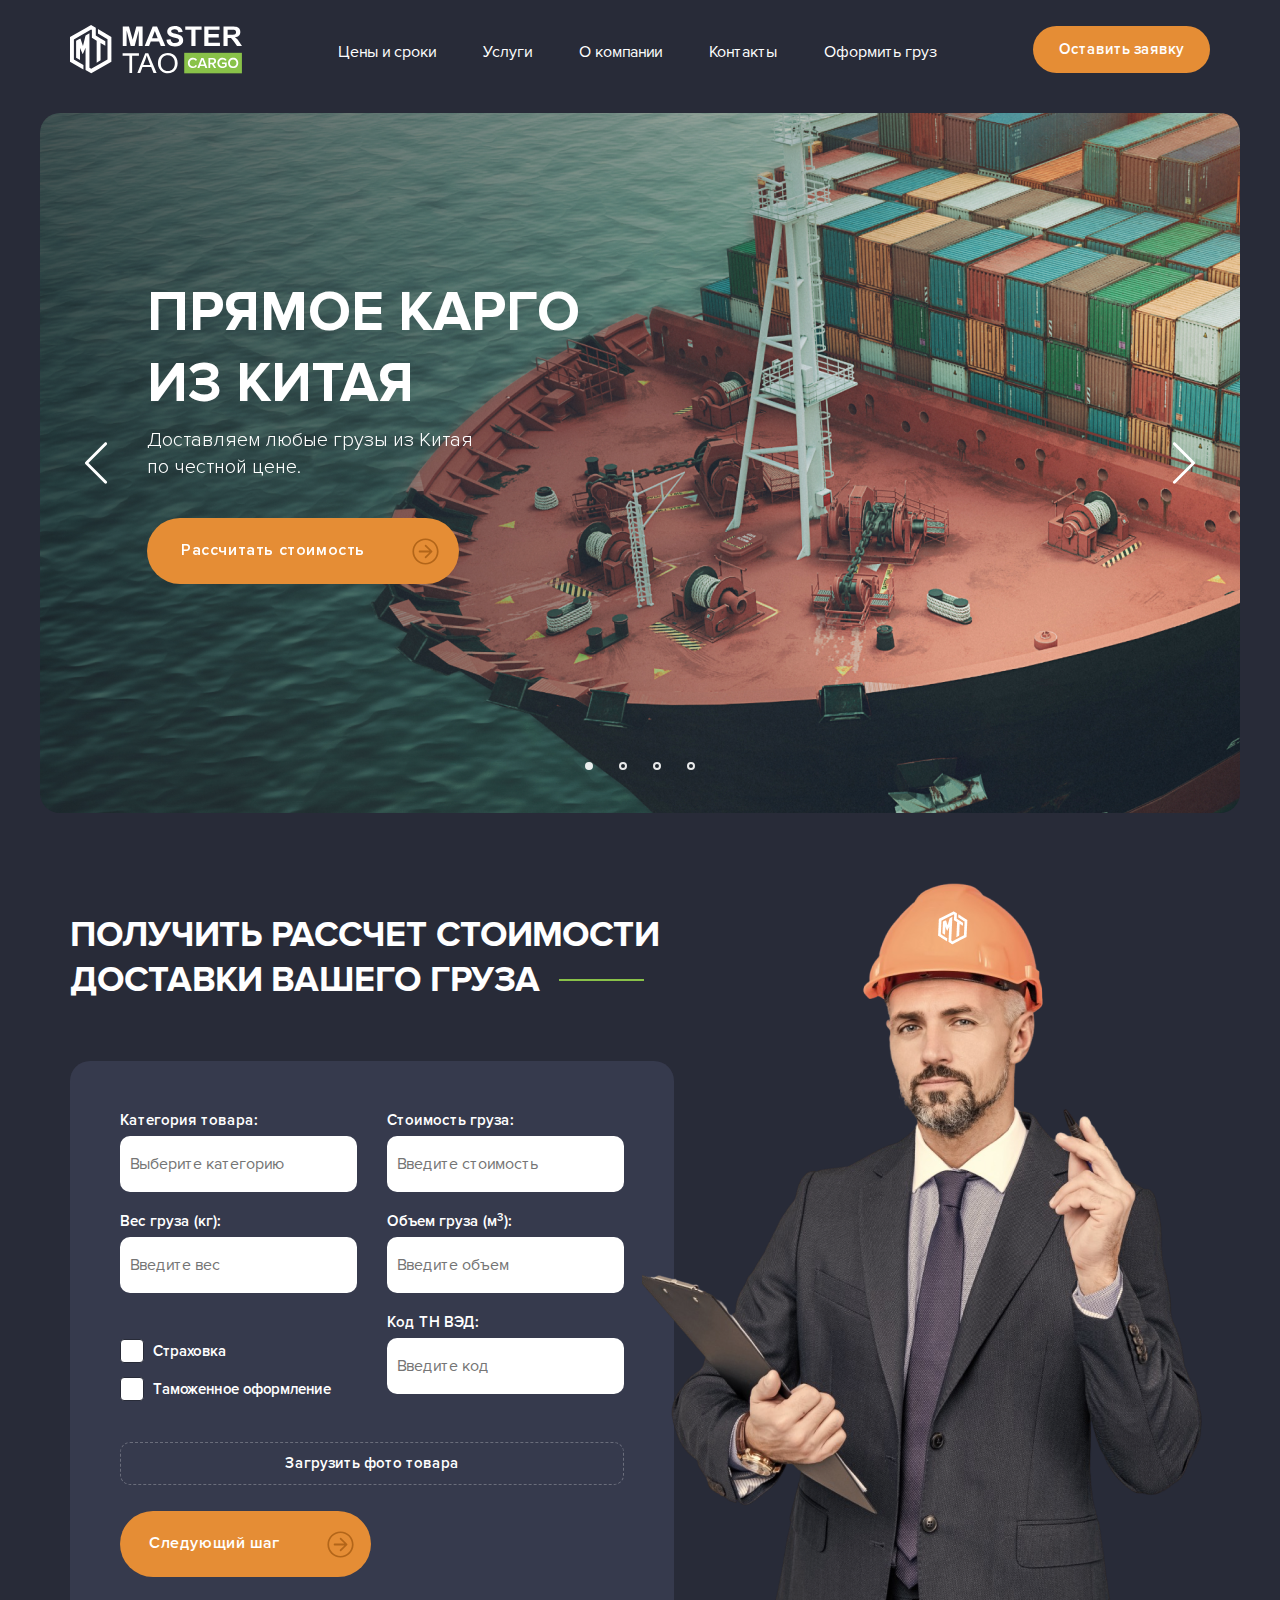
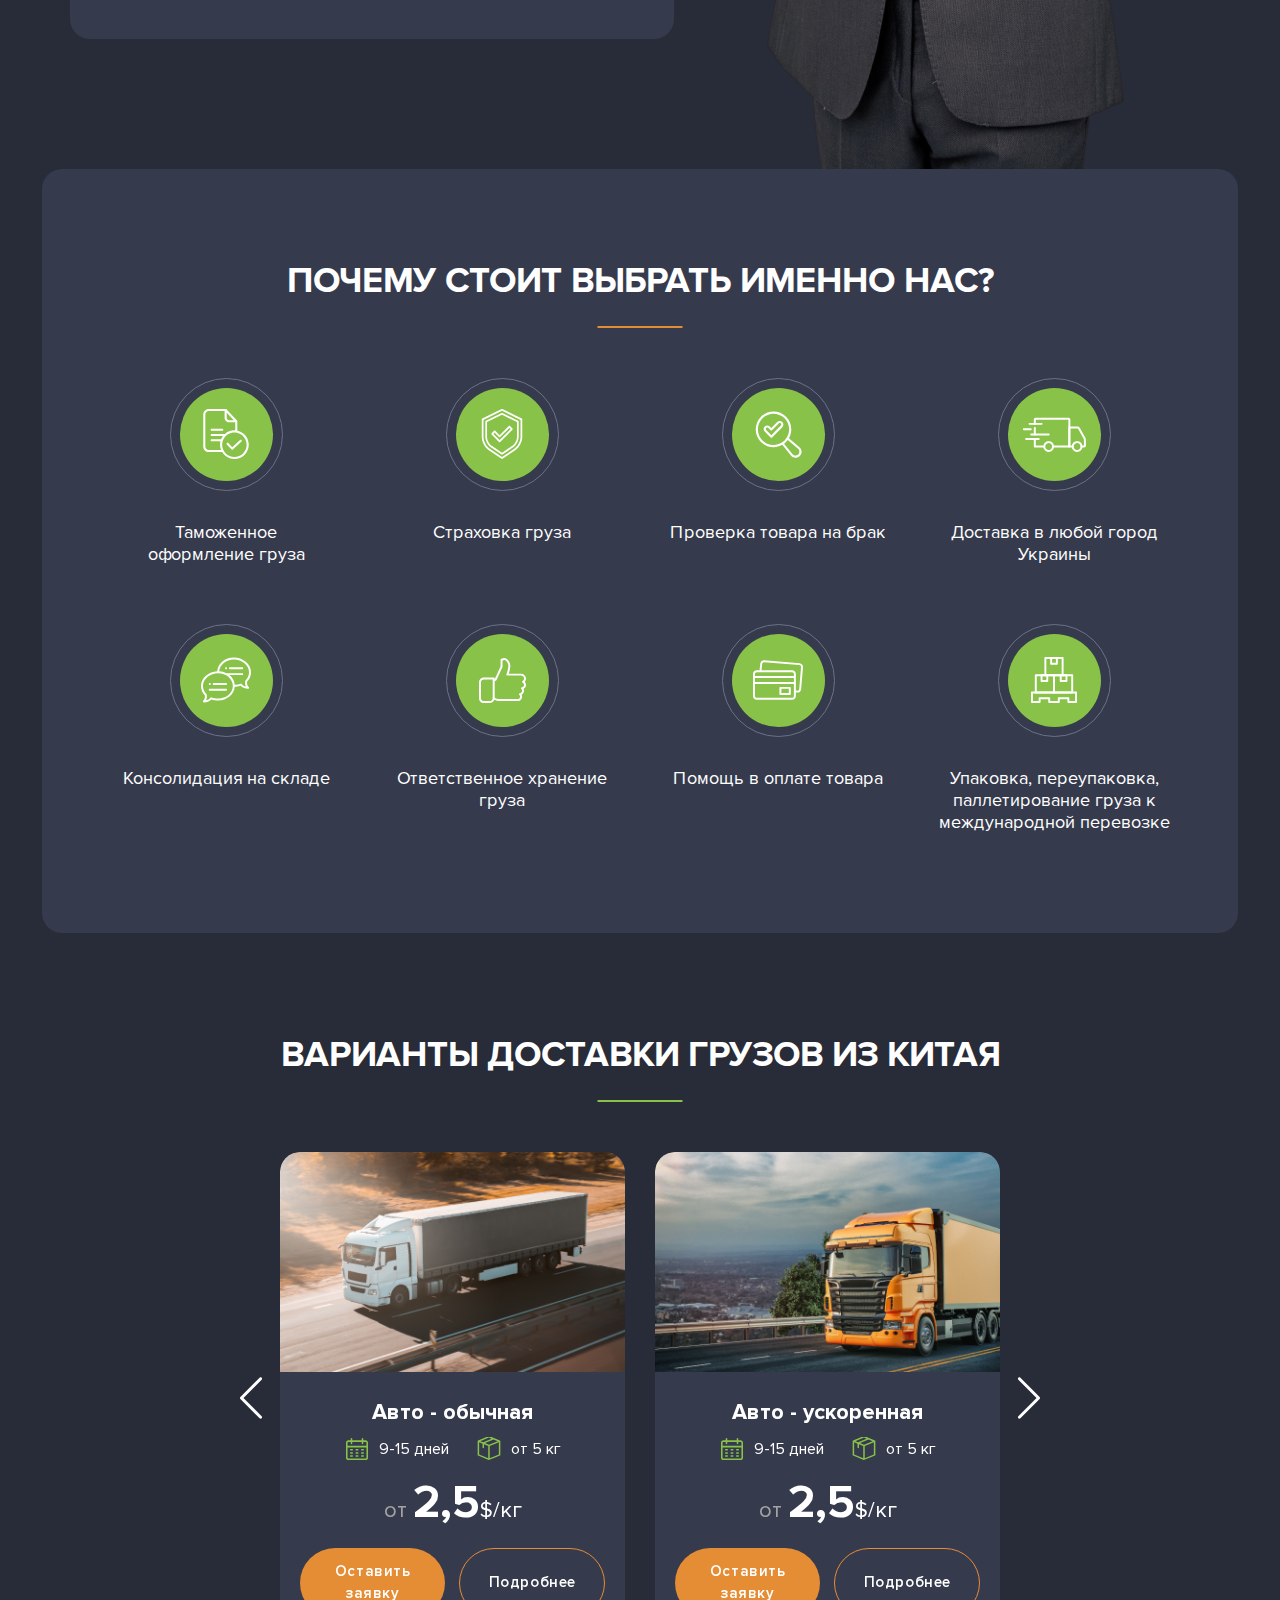
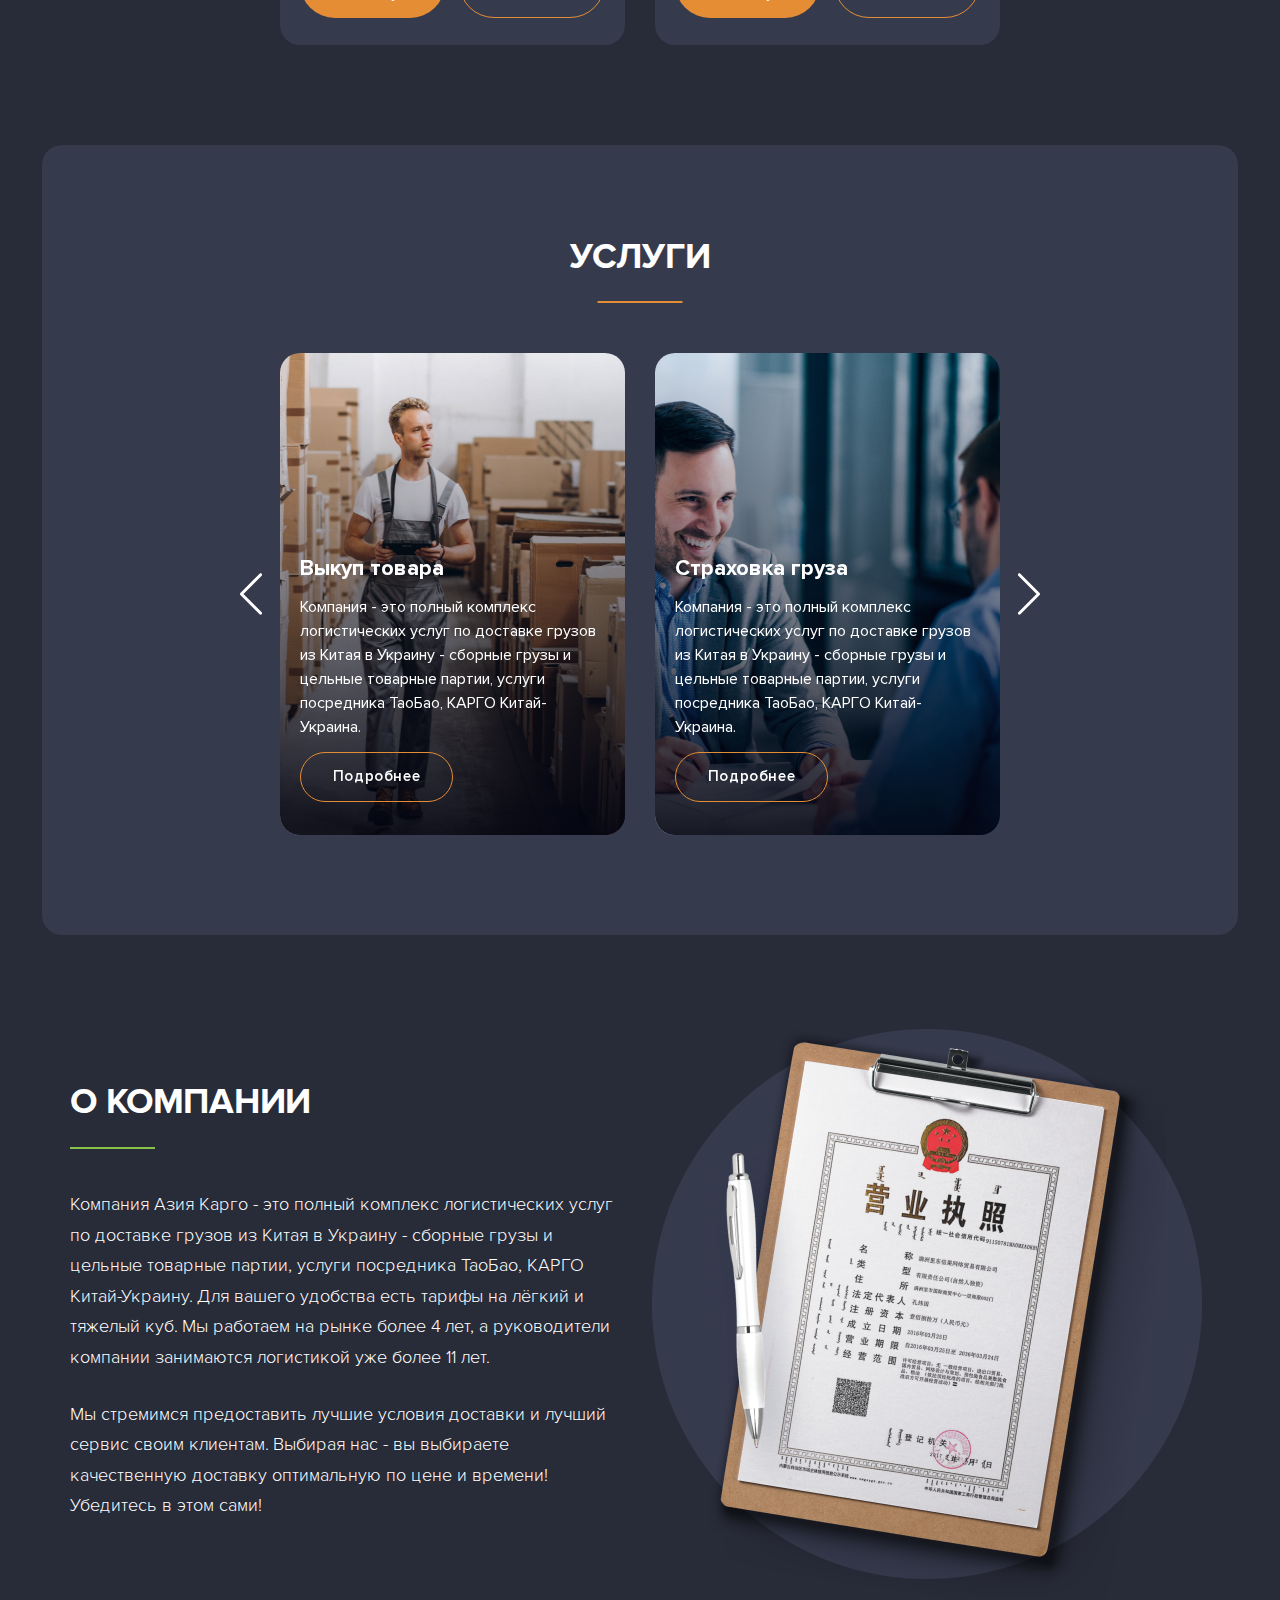
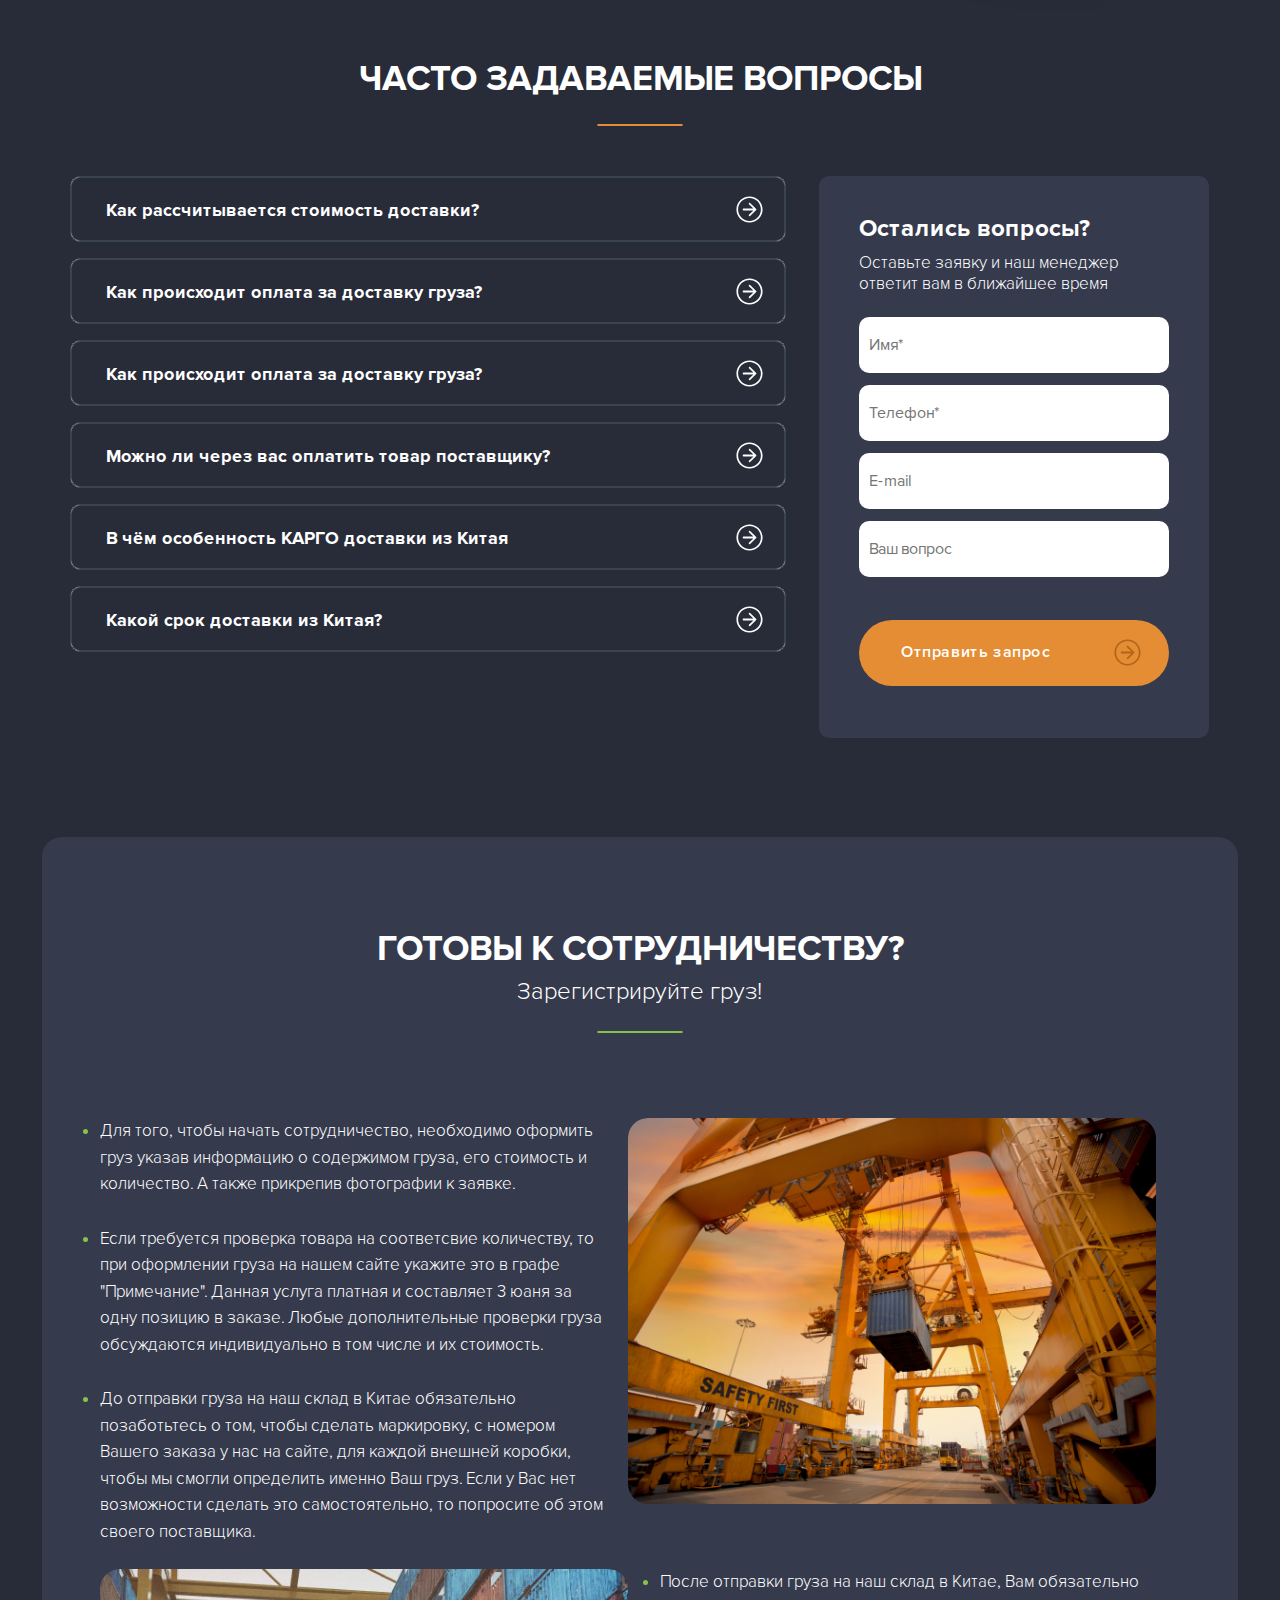
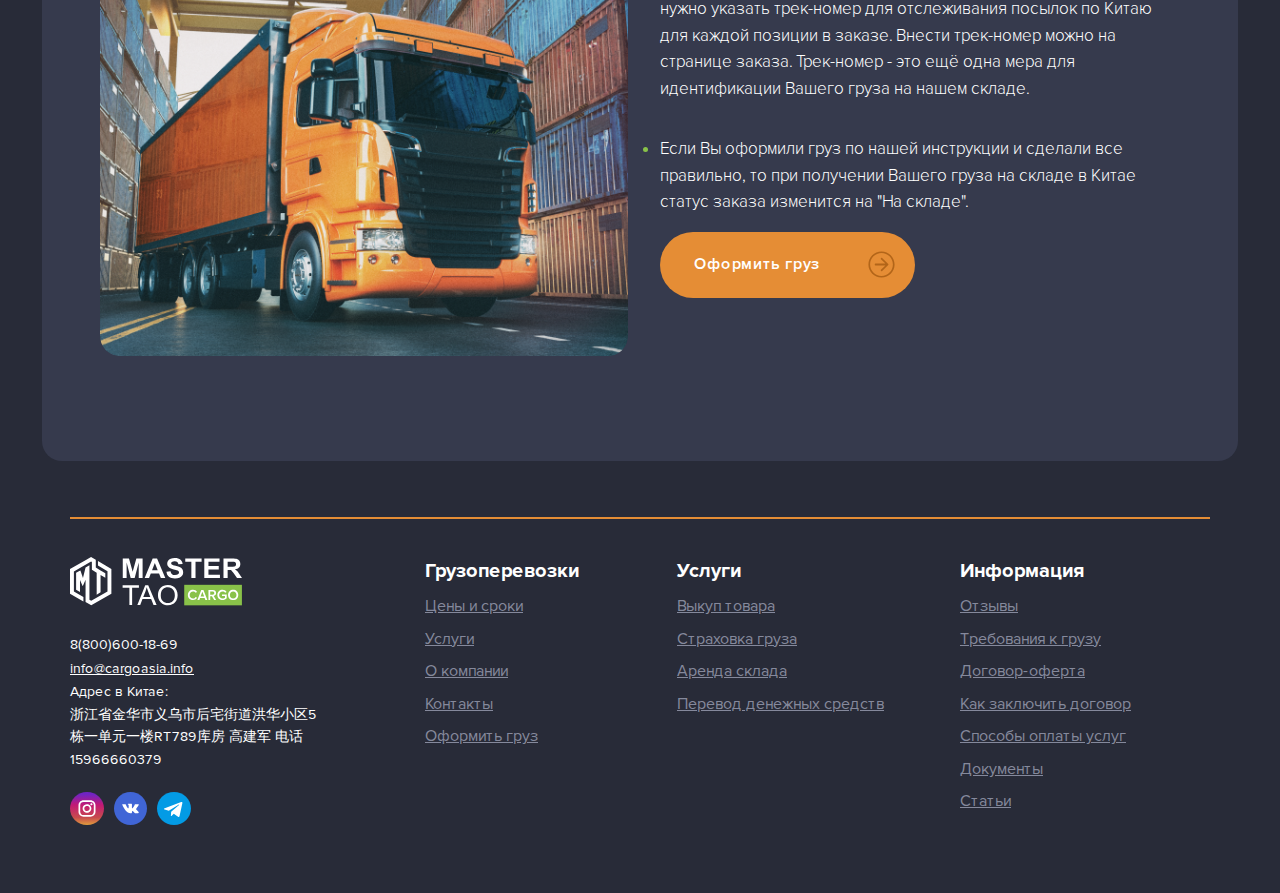
==== commit ef7d90cd: "project done" ====
--- a/index.html
+++ b/index.html
@@ -587,8 +587,392 @@
                 </div>
             </div>
         </section>
+        <section class="about-company">
+            <div class="container">
+                <div class="template-title text-left">
+                    <h2>О компании</h2>
+                </div>
+                <div class="about-company">
+                    <div class="row">
+                        <div class="col-lg-6">
+                            <div class="company-description">
+                                <p>
+                                    Компания Азия Карго - это полный комплекс логистических
+                                    услуг по доставке грузов из Китая в Украину - сборные грузы
+                                    и цельные товарные партии, услуги посредника ТаоБао, КАРГО
+                                    Китай-Украину. Для вашего удобства есть тарифы на лёгкий и
+                                    тяжелый куб. Мы работаем на рынке более 4 лет, а
+                                    руководители компании занимаются логистикой уже более 11
+                                    лет.
+                                </p>
+                                <p>
+                                    Мы стремимся предоставить лучшие условия доставки и лучший
+                                    сервис своим клиентам. Выбирая нас - вы выбираете
+                                    качественную доставку оптимальную по цене и времени!
+                                    Убедитесь в этом сами!
+                                </p>
+                            </div>
+                        </div>
+                        <div class="col-lg-6">
+                            <div class="about-company__img-box">
+                                <img
+				class="about-company__img"
+				src="assets/img/about-company-decoration.png"
+				alt="decoration"
+			  />
+                            </div>
+                        </div>
+                    </div>
+                </div>
+            </div>
+        </section>
+        <section class="questions">
+            <div class="container">
+                <div class="template-title">
+                    <h2>Часто задаваемые вопросы</h2>
+                </div>
+                <div class="row">
+                    <div class="col-lg-8">
+                        <div class="accordion-questions">
+                            <div class="accordion accordion-flush" id="accordionFlushExample">
+                                <div class="accordion-item">
+                                    <h2 class="accordion-header" id="flush-headingOne">
+				  <button
+					class="accordion-button collapsed"
+					type="button"
+					data-bs-toggle="collapse"
+					data-bs-target="#flush-collapseOne"
+					aria-expanded="false"
+					aria-controls="flush-collapseOne"
+				  >
+					Как рассчитывается стоимость доставки?
+				  </button>
+				</h2>
+                                    <div id="flush-collapseOne" class="accordion-collapse collapse" data-bs-parent="#accordionFlushExample">
+                                        <div class="accordion-body">
+                                            Lorem ipsum dolor sit amet consectetur adipisicing elit.
+                                            Architecto, labore. Nulla accusantium ad excepturi
+                                            delectus voluptas laudantium iste magni soluta.
+                                        </div>
+                                    </div>
+                                </div>
+
+                                <div class="accordion-item">
+                                    <h2 class="accordion-header" id="flush-headingTwo">
+				  <button
+					class="accordion-button collapsed"
+					type="button"
+					data-bs-toggle="collapse"
+					data-bs-target="#flush-collapseTwo"
+					aria-expanded="false"
+					aria-controls="flush-collapseTwo"
+				  >
+					Как происходит оплата за доставку груза?
+				  </button>
+				</h2>
+                                    <div id="flush-collapseTwo" class="accordion-collapse collapse" data-bs-parent="#accordionFlushExample">
+                                        <div class="accordion-body">
+                                            Lorem ipsum dolor sit amet consectetur adipisicing elit.
+                                            Numquam odio veritatis assumenda. Natus velit similique
+                                            quos sed ea iste aut.
+                                        </div>
+                                    </div>
+                                </div>
+
+                                <div class="accordion-item">
+                                    <h2 class="accordion-header" id="flush-headingThree">
+				  <button
+					class="accordion-button collapsed"
+					type="button"
+					data-bs-toggle="collapse"
+					data-bs-target="#flush-collapseThree"
+					aria-expanded="false"
+					aria-controls="flush-collapseThree"
+				  >
+					Как происходит оплата за доставку груза?
+				  </button>
+				</h2>
+                                    <div id="flush-collapseThree" class="accordion-collapse collapse" data-bs-parent="#accordionFlushExample">
+                                        <div class="accordion-body">
+                                            Lorem, ipsum dolor sit amet consectetur adipisicing
+                                            elit. Perferendis quia sunt illo qui asperiores officia
+                                            exercitationem alias voluptate accusamus corrupti?
+                                        </div>
+                                    </div>
+                                </div>
+
+                                <div class="accordion-item">
+                                    <h2 class="accordion-header" id="flush-headingTFour">
+				  <button
+					class="accordion-button collapsed"
+					type="button"
+					data-bs-toggle="collapse"
+					data-bs-target="#flush-collapseFour"
+					aria-expanded="false"
+					aria-controls="flush-collapseFour"
+				  >
+					Можно ли через вас оплатить товар поставщику?
+				  </button>
+				</h2>
+                                    <div id="flush-collapseFour" class="accordion-collapse collapse" aria-labelledby="flush-headingFour" data-bs-parent="#accordionFlushExample">
+                                        <div class="accordion-body">
+                                            Да, мы предоставляем такую услугу, мы можем взять оплату
+                                            товара в Китае на себя. Если у вас нет валютного счёта,
+                                            то можете оплатить товар в гривнах на наш счет.
+                                        </div>
+                                    </div>
+                                </div>
+
+                                <div class="accordion-item">
+                                    <h2 class="accordion-header" id="flush-headingTFive">
+				  <button
+					class="accordion-button collapsed"
+					type="button"
+					data-bs-toggle="collapse"
+					data-bs-target="#flush-collapseFive"
+					aria-expanded="false"
+					aria-controls="flush-collapseFive"
+				  >
+					В чём особенность КАРГО доставки из Китая
+				  </button>
+				</h2>
+                                    <div id="flush-collapseFive" class="accordion-collapse collapse" data-bs-parent="#accordionFlushExample">
+                                        <div class="accordion-body">
+                                            Lorem ipsum, dolor sit amet consectetur adipisicing
+                                            elit. Distinctio, corrupti? Reiciendis iste eius
+                                            cupiditate ad laboriosam aspernatur consequuntur. Est,
+                                            maxime?
+                                        </div>
+                                    </div>
+                                </div>
+
+                                <div class="accordion-item">
+                                    <h2 class="accordion-header" id="flush-headingSix">
+				  <button
+					class="accordion-button collapsed"
+					type="button"
+					data-bs-toggle="collapse"
+					data-bs-target="#flush-collapseSix"
+					aria-expanded="false"
+					aria-controls="flush-collapseSix"
+				  >
+					Какой срок доставки из Китая?
+				  </button>
+				</h2>
+                                    <div id="flush-collapseSix" class="accordion-collapse collapse" aria-labelledby="flush-headingSix" data-bs-parent="#accordionFlushExample">
+                                        <div class="accordion-body">
+                                            Lorem ipsum, dolor sit amet consectetur adipisicing
+                                            elit. Laboriosam nobis cum magnam quo repellat
+                                            praesentium voluptatum, totam eveniet magni culpa.
+                                        </div>
+                                    </div>
+                                </div>
+                            </div>
+                        </div>
+                    </div>
+
+                    <div class="col-lg-4">
+                        <form class="form-questions">
+                            <div class="form-title">Остались вопросы?</div>
+                            <div class="form-description">
+                                Оставьте заявку и наш менеджер ответит вам в ближайшее время
+                            </div>
+                            <div class="input-column">
+                                <div class="input-box">
+                                    <label for="name"></label>
+                                    <input type="name" id="name" name="name" placeholder="Имя*" />
+                                </div>
+
+                                <div class="input-box">
+                                    <label for="number"></label>
+                                    <input type="number" id="number" name="number" placeholder="Телефон*" />
+                                </div>
+
+                                <div class="input-box">
+                                    <label for="email"></label>
+                                    <input type="email" id="email" name="email" placeholder="E-mail" />
+                                </div>
+
+                                <div class="input-box">
+                                    <label for="text"></label>
+                                    <input type="text" id="text" name="text" placeholder="Ваш вопрос" />
+                                </div>
+
+                                <div class="input-box">
+                                    <button type="button" class="btn btn-primary btn-lg questions-button">
+                                        Отправить запрос<img
+					src="assets/img/arrow-circle-right.svg"
+					class="icon questions-icon"
+					alt="icon"
+				  />
+                                    </button>
+                                </div>
+                            </div>
+                        </form>
+                    </div>
+                </div>
+            </div>
+        </section>
+        <section class="cooperation container-fluid">
+            <div class="container">
+                <div class="template-title">
+                    <h2>Готовы к сотрудничеству?</h2>
+                    <h3>Зарегистрируйте груз!</h3>
+                </div>
+                <div class="row description-content_1">
+                    <div class="text-content col-lg-6 cooperation-text">
+                        <ul>
+                            <li>
+                                Для того, чтобы начать сотрудничество, необходимо оформить
+                                груз указав информацию о содержимом груза, его стоимость и
+                                количество. А также прикрепив фотографии к заявке.
+                            </li>
+                            <p></p>
+                            <li>
+                                Если требуется проверка товара на соответсвие количеству, то
+                                при оформлении груза на нашем сайте укажите это в графе
+                                "Примечание". Данная услуга платная и составляет 3 юаня за одну
+                                позицию в заказе. Любые дополнительные проверки груза
+                                обсуждаются индивидуально в том числе и их стоимость.
+                            </li>
+                            <p></p>
+                            <li>
+                                До отправки груза на наш склад в Китае обязательно
+                                позаботьтесь о том, чтобы сделать маркировку, с номером Вашего
+                                заказа у нас на сайте, для каждой внешней коробки, чтобы мы
+                                смогли определить именно Ваш груз. Если у Вас нет возможности
+                                сделать это самостоятельно, то попросите об этом своего
+                                поставщика.
+                            </li>
+                            <p></p>
+                        </ul>
+                    </div>
+                    <div class="col-lg-6 cooperation-image">
+                        <a
+			class="img-cooperarion"
+			data-fancybox="gallery-1"
+			href="assets/img/cooperation-img-1.png"
+		  >
+			<img
+			  src="assets/img/cooperation-img-1.png"
+			  class="img-cooperarion"
+			/>
+		  </a>
+                    </div>
+                </div>
+
+                <div class="row description-content_2">
+                    <div class="col-lg-6 cooperation-image">
+                        <a
+			class="img-cooperarion"
+			data-fancybox="gallery-2"
+			href="assets/img/cooperation-img-2.png"
+		  >
+			<img
+			  src="assets/img/cooperation-img-2.png"
+			  class="img-cooperarion"
+			/>
+		  </a>
+                    </div>
+                    <div class="text-content col-lg-6 cooperation-text-2">
+                        <ul>
+                            <li>
+                                После отправки груза на наш склад в Китае, Вам обязательно
+                                нужно указать трек-номер для отслеживания посылок по Китаю для
+                                каждой позиции в заказе. Внести трек-номер можно на странице
+                                заказа. Трек-номер - это ещё одна мера для идентификации Вашего
+                                груза на нашем складе.
+                            </li>
+                            <p></p>
+                            <li>
+                                Если Вы оформили груз по нашей инструкции и сделали все
+                                правильно, то при получении Вашего груза на складе в Китае
+                                статус заказа изменится на "На складе".
+                            </li>
+                        </ul>
+                        <button type="button" class="btn btn-primary btn-lg">
+                            Оформить груз<img
+			  src="assets/img/arrow-circle-right.svg"
+			  class="icon"
+			  alt="icon"
+			/>
+                        </button>
+                    </div>
+                </div>
+            </div>
+        </section>
     </main>
-    <footer></footer>
+    <footer>
+        <div class="container">
+            <div class="row row-infotmation">
+                <div class="col-lg-3">
+                    <div class="information-logo">
+                        <img src="assets/img/logo.svg" class="logo" alt="logo" />
+                    </div>
+                    <div class="information-column">
+                        <h4>8(800)600-18-69</h4>
+                        <a href="#">info@cargoasia.info</a>
+                        <h4>Адрес в Китае:</h4>
+                        <h4>
+			  浙江省金华市义乌市后宅街道洪华小区5 栋一单元一楼RT789库房 高建军
+			  电话15966660379
+			</h4>
+                        <div class="social">
+                            <img
+				src="assets/img/instagram.svg"
+				class="social-media media-1"
+				alt="instagram"
+			  />
+                            <img
+				src="assets/img/vkontakte.svg"
+				class="social-media media-2"
+				alt="vk"
+			  />
+                            <img
+				src="assets/img/telegram.svg"
+				class="social-media media-3"
+				alt="telegram"
+			  />
+                        </div>
+                    </div>
+                </div>
+
+                <div class="col-lg-3 column-links-box">
+                    <div class="column-links box-1">
+                        <h3>Грузоперевозки</h3>
+                        <a href="#">Цены и сроки</a>
+                        <a href="#">Услуги</a>
+                        <a href="#">О компании</a>
+                        <a href="#">Контакты</a>
+                        <a href="#">Оформить груз</a>
+                    </div>
+                </div>
+
+                <div class="col-lg-3 column-links-box">
+                    <div class="column-links box-2">
+                        <h3>Услуги</h3>
+                        <a href="#">Выкуп товара</a>
+                        <a href="#">Страховка груза</a>
+                        <a href="#">Аренда склада</a>
+                        <a href="#">Перевод денежных средств</a>
+                    </div>
+                </div>
+
+                <div class="col-lg-3 column-links-box">
+                    <div class="column-links box-3">
+                        <h3>Информация</h3>
+                        <a href="#">Отзывы</a>
+                        <a href="#">Требования к грузу</a>
+                        <a href="#">Договор-оферта</a>
+                        <a href="#">Как заключить договор</a>
+                        <a href="#">Способы оплаты услуг</a>
+                        <a href="#">Документы</a>
+                        <a href="#">Статьи</a>
+                    </div>
+                </div>
+            </div>
+        </div>
+    </footer>
     <script src="assets/js/jquery-3.7.0.min.js"></script>
     <script src="assets/js/slick.min.js"></script>
     <script src="assets/js/jquery.fancybox.min.js"></script>
--- a/style.css
+++ b/style.css
@@ -937,6 +937,257 @@
   margin-bottom: 13px;
 }
 
+div.about-company {
+  margin-top: -10px;
+}
+
+div.about-company .company-description p {
+  padding-bottom: 10px;
+}
+
+div.about-company__img-box {
+  position: absolute;
+  margin-top: -160px;
+}
+
+div.about-company__img-box .container {
+  position: relative;
+}
+
+.questions {
+  margin-top: 50px;
+}
+
+.questions .form-questions {
+  max-width: 390px;
+  background-color: #363A4D;
+  border-radius: 10px;
+}
+
+.questions .form-questions .form-title {
+  line-height: 126%;
+  font-weight: 700;
+  font-size: 24px;
+}
+
+.questions .form-questions .form-description {
+  line-height: 126%;
+  font-size: 17px;
+}
+
+.questions .form-questions .input-column {
+  padding-bottom: 38px;
+}
+
+.questions .accordion-questions .accordion-item {
+  max-width: 716px;
+  border: 1px solid #3A444E;
+  margin-bottom: 16px;
+  border-radius: 10px;
+}
+
+.questions .accordion-questions .accordion-button.collapsed {
+  background-color: #282B38;
+  color: #FFF;
+  max-height: 64px;
+  line-height: 144.5%;
+  border-radius: 9px;
+  border: 1px solid #3A444E;
+}
+
+.questions .accordion-questions .accordion-button::after {
+  content: "";
+  margin-left: auto;
+  background-image: url(assets/img/accordion-arrow-white.svg);
+  background-repeat: no-repeat;
+  background-size: 27px;
+  height: 30px;
+  width: 28px;
+}
+
+.questions .accordion-questions .accordion-button:focus {
+  border-color: transparent;
+  box-shadow: none;
+}
+
+.questions .accordion-questions .accordion-button:hover {
+  border-color: #E58D35;
+}
+
+.questions .accordion-questions .accordion-button:not(.collapsed) {
+  color: #282B38;
+  line-height: 124.5%;
+  border-radius: 10px;
+  background: #FFF;
+  box-shadow: none;
+}
+
+.questions .accordion-questions .accordion .accordion-item .accordion-button:not(.collapsed)::after {
+  background-image: url(assets/img/accordion-arrow-orange.svg);
+  background-repeat: no-repeat;
+  transform: rotate(0deg) translate(17px, 2px);
+}
+
+.questions .accordion-questions .accordion-body {
+  color: #282B38;
+  line-height: 144.5%;
+}
+
+.btn-lg.questions-button {
+  display: flex;
+  justify-content: space-around;
+}
+
+.description-content_1 {
+  margin-top: 85px;
+}
+
+.description-content_2 {
+  margin-bottom: 5px;
+}
+
+.description-content_2 p {
+  margin-top: 24px;
+  margin-bottom: 34px;
+}
+
+.img-cooperarion {
+  border-radius: 20px;
+  max-width: 100%;
+}
+
+.cooperation-text ul,
+.cooperation-text-2 ul {
+  padding-left: 0;
+}
+
+.cooperation-text-2 {
+  padding-left: 20px;
+}
+
+footer .container::before {
+  content: "";
+  position: absolute;
+  left: 50%;
+  transform: translate(-50%, 0);
+  max-width: 1140px;
+  height: 2px;
+  background: #e58d35;
+  width: calc(100% - 40px);
+}
+
+footer .col-lg-3 h4,
+footer .col-lg-3 a {
+  font-size: 14px;
+  line-height: 162.5%;
+  font-weight: 400;
+}
+
+footer .col-lg-3 h4 {
+  margin-bottom: 0px;
+}
+
+footer .col-lg-3 .information-column {
+  width: 263px;
+  height: 199px;
+  margin-top: 28px;
+}
+
+footer .col-lg-3 .information-column a {
+  color: #fff;
+}
+
+footer .col-lg-3 .information-column a:hover {
+  color: #89C249;
+}
+
+footer .col-lg-3 .column-links h3 {
+  font-size: 20px;
+  font-weight: 700;
+  line-height: 146%;
+}
+
+footer .col-lg-3 .column-links a {
+  display: flex;
+  flex-direction: column;
+  color: #85899C;
+  font-size: 16px;
+  font-weight: 400;
+  line-height: 160.5%;
+  text-decoration: underline;
+  margin-bottom: 7px;
+}
+
+footer .col-lg-3 .column-links a:hover {
+  color: #89C249;
+}
+
+footer .col-lg-3 .social-media {
+  cursor: pointer;
+  margin-top: 20px;
+  margin-right: 6px;
+}
+
+footer .col-lg-3 .box-1,
+footer .col-lg-3 .box-2,
+footer .col-lg-3 .box-3,
+footer .col-lg-3 .information-logo {
+  margin-top: 40px;
+}
+
+footer .col-lg-3 .box-1 {
+  margin-left: 64px;
+}
+
+footer .col-lg-3 .box-2 {
+  margin-left: 25px;
+}
+
+footer .col-lg-3 .box-3 {
+  margin-left: 17px;
+}
+
+@media screen and (min-width: 768px) {
+  .accordion-questions .accordion-button.collapsed {
+    font-size: 18px;
+    font-weight: 700;
+    padding-left: 34px;
+    padding-top: 21px;
+  }
+  .accordion-questions .accordion-button:not(.collapsed) {
+    font-size: 17px;
+    font-weight: 700;
+    padding: 21px 34px 10px;
+  }
+  .accordion-questions .accordion-body {
+    font-size: 17px;
+    font-weight: 300;
+    padding: 0 99px 21px 34px;
+  }
+  .form-questions .form-title {
+    padding: 38px 40px 0;
+  }
+  .form-questions .form-description {
+    font-weight: 300;
+    padding: 8px 40px 24px 40px;
+  }
+  .form-questions .input-box {
+    margin-bottom: 14px;
+    padding-left: 40px;
+    padding-right: 40px;
+    margin-top: -8px;
+  }
+  .form-questions .input-btn {
+    margin-top: 44px;
+    margin-bottom: 38px;
+  }
+  .form-questions input#text {
+    margin-bottom: 37px;
+  }
+  footer .col-lg-3 {
+    padding-bottom: 60px;
+  }
+}
 @media screen and (min-width: 992px) {
   section {
     padding-right: 40px;
@@ -978,6 +1229,48 @@
   .slider-template {
     margin: 0 -15px;
   }
+  section.services.container-fluid {
+    margin-bottom: 145px;
+  }
+  div.about-company .company-description {
+    width: 555px;
+  }
+  div.about-company .company-description p {
+    font-size: 18px;
+    font-weight: 300;
+    line-height: 170%;
+  }
+  section.questions {
+    margin-top: 168px;
+    margin-bottom: 157px;
+  }
+  section.questions .form-questions {
+    margin-left: -27px;
+  }
+  section.cooperation .description-content_1 p {
+    padding-bottom: 12px;
+    margin-left: 11px;
+  }
+  section.cooperation .description-content_2 {
+    margin-top: 54px;
+  }
+  section.cooperation .text-content {
+    max-width: 528px;
+    font-size: 17px;
+    font-weight: 300;
+    line-height: 156.5%;
+  }
+}
+@media screen and (max-width: 530px) {
+  section.container-fluid {
+    margin-bottom: 54px;
+  }
+  .slide-img-box img {
+    min-height: 230px;
+  }
+  div.slide-buttons .btn {
+    padding: 13px 2px;
+  }
 }
 @media screen and (max-width: 767px) {
   .container {
@@ -1006,10 +1299,58 @@
     padding-top: 0;
     padding-bottom: 5px;
   }
+  div.about-company .company-description p {
+    text-align: justify;
+    font-size: 16px;
+    line-height: 149.5%;
+  }
+  div.accordion-questions .accordion-button.collapsed {
+    font-size: 16px;
+    font-weight: 700;
+    padding: 21px 15px 12px 22px;
+  }
+  div.accordion-questions .accordion-button:not(.collapsed) {
+    font-size: 16px;
+    font-weight: 700;
+    padding: 21px 32px 8px 24px;
+  }
+  div.accordion-questions .accordion-body {
+    font-size: 14px;
+    font-weight: 300;
+    padding: 0 15px 12px 22px;
+  }
+  .form-questions .form-title {
+    text-align: center;
+    padding: 38px 15px 8px;
+  }
+  .form-questions .form-description {
+    text-align: center;
+    font-weight: 400;
+    padding: 0 15px 23px;
+  }
+  .form-questions .input-box {
+    padding-left: 20px;
+    padding-right: 20px;
+  }
+  .form-questions input#text {
+    margin-bottom: 0;
+  }
+  footer .column-links {
+    display: none;
+  }
+  footer .information-column {
+    margin: 0 35px 34px;
+  }
 }
 @media screen and (max-width: 890px) {
   .slider-template {
     max-width: 390px;
+  }
+  .slider-template .slick-list {
+    margin-bottom: 27px;
+  }
+  div.slide-box {
+    margin: 0 auto;
   }
 }
 @media screen and (max-width: 991px) {
@@ -1048,6 +1389,9 @@
     position: relative;
   }
   section {
+    margin-bottom: 60px;
+  }
+  section.delivery {
     margin-bottom: 60px;
   }
   section.container-fluid {
@@ -1165,6 +1509,125 @@
     font-weight: 700;
     line-height: 124.5%;
   }
+  section.about-company .row {
+    flex-direction: column;
+  }
+  section.about-company .about-company__img-box .about-company__img {
+    width: 277px;
+    height: 308px;
+  }
+  section.about-company .about-company__img-box {
+    margin: 0 auto;
+    text-align: center;
+    position: relative;
+  }
+  section.questions {
+    margin-top: 100px;
+  }
+  section.questions .row {
+    display: flex;
+    flex-direction: column;
+  }
+  .questions .accordion-questions .accordion-item {
+    max-width: none;
+  }
+  .btn-lg img.icon.questions-icon {
+    margin-left: 47px;
+  }
+  section.cooperation .text-content {
+    max-width: 435px;
+  }
+  .cooperation-image {
+    text-align: center;
+  }
+  section.cooperation .img-cooperarion {
+    height: 330px;
+  }
+  .column-links-box {
+    display: none;
+  }
+  footer .col-lg-3 {
+    margin-bottom: 0;
+    text-align: center;
+  }
+  footer .col-lg-3 .information-column {
+    margin: 28px auto;
+  }
+}
+@media screen and (max-width: 1199px) {
+  section.about-company .company-description {
+    margin-bottom: 25px;
+  }
+  .about-company__img {
+    width: 470px;
+    height: 501px;
+  }
+  .questions {
+    margin-top: 150px;
+    margin-bottom: 120px;
+  }
+  section.questions .accordion-questions {
+    margin-bottom: 32px;
+  }
+  section.questions .form-questions {
+    margin: 0 auto;
+  }
+  section.cooperation .row {
+    padding-left: 10px;
+  }
+  section.cooperation .btn-lg {
+    width: 100%;
+    white-space: nowrap;
+  }
+  section.cooperation .btn-lg .icon {
+    margin: 0 -14px 0 200px;
+  }
+  section.cooperation .description-content_1 {
+    display: flex;
+    flex-direction: column-reverse;
+    margin-bottom: -28px;
+    margin-top: 60px;
+    align-items: center;
+  }
+  section.cooperation .description-content_1 .text-content {
+    margin-top: 63px;
+  }
+  section.cooperation .description-content_1 .img-cooperarion {
+    margin: -25px auto;
+  }
+  section.cooperation .text-content {
+    text-align: justify;
+    font-size: 15px;
+    font-weight: 400;
+    line-height: 160.5%;
+  }
+  section.cooperation .description-content_2 {
+    margin-top: 46px;
+    margin-bottom: 5px;
+    display: flex;
+    flex-direction: column;
+    align-items: center;
+  }
+  section.cooperation .description-content_2 ul + button {
+    margin-top: 20px;
+  }
+  section.cooperation .description-content_2 .text-content {
+    margin-top: 48px;
+  }
+  section.cooperation .description-content_2 .img-cooperarion {
+    margin-top: 21px;
+  }
+  section.cooperation .description-content_2 p {
+    margin-top: -3px;
+    margin-bottom: 10px;
+  }
+  .btn-lg.questions-button {
+    white-space: nowrap;
+    overflow: hidden;
+  }
+  .btn-lg .icon.questions-icon {
+    margin-left: 15px;
+  }
 }
 @media screen and (max-width: 1310px) {
   .slider-template {
@@ -1172,6 +1635,12 @@
     margin: 0 auto;
   }
 }
+@media screen and (min-width: 1310px) {
+  section.cooperation .description-content_1 .img-cooperarion {
+    margin-left: 17px;
+    max-width: none;
+  }
+}
 @media screen and (max-width: 1390px) {
   .slider-template .slick-arrow.slick-prev {
     left: -60px;
@@ -1180,4 +1649,9 @@
     right: -60px;
   }
 }
+@media screen and (min-width: 1390px) {
+  section.cooperation .description-content_1 .img-cooperarion {
+    margin-left: 29px;
+  }
+}
 /*# sourceMappingURL=style.css.map */
